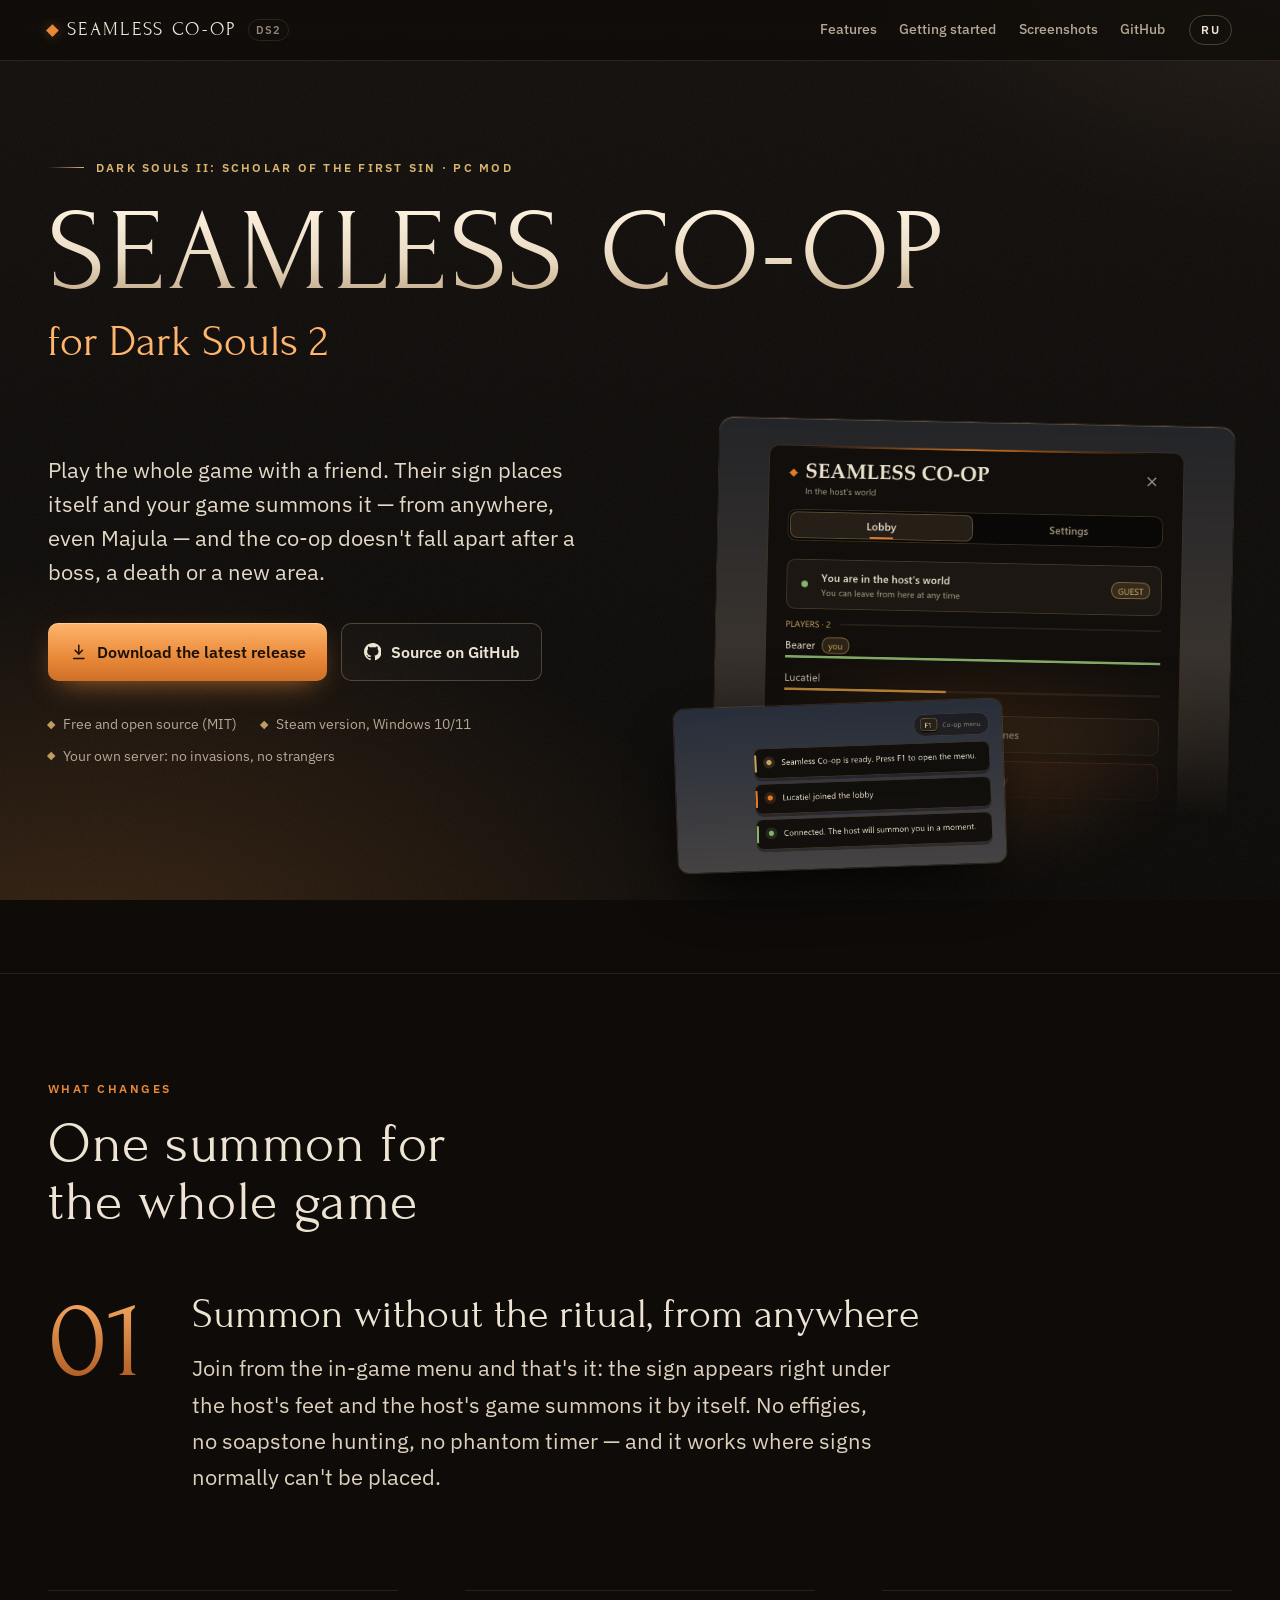
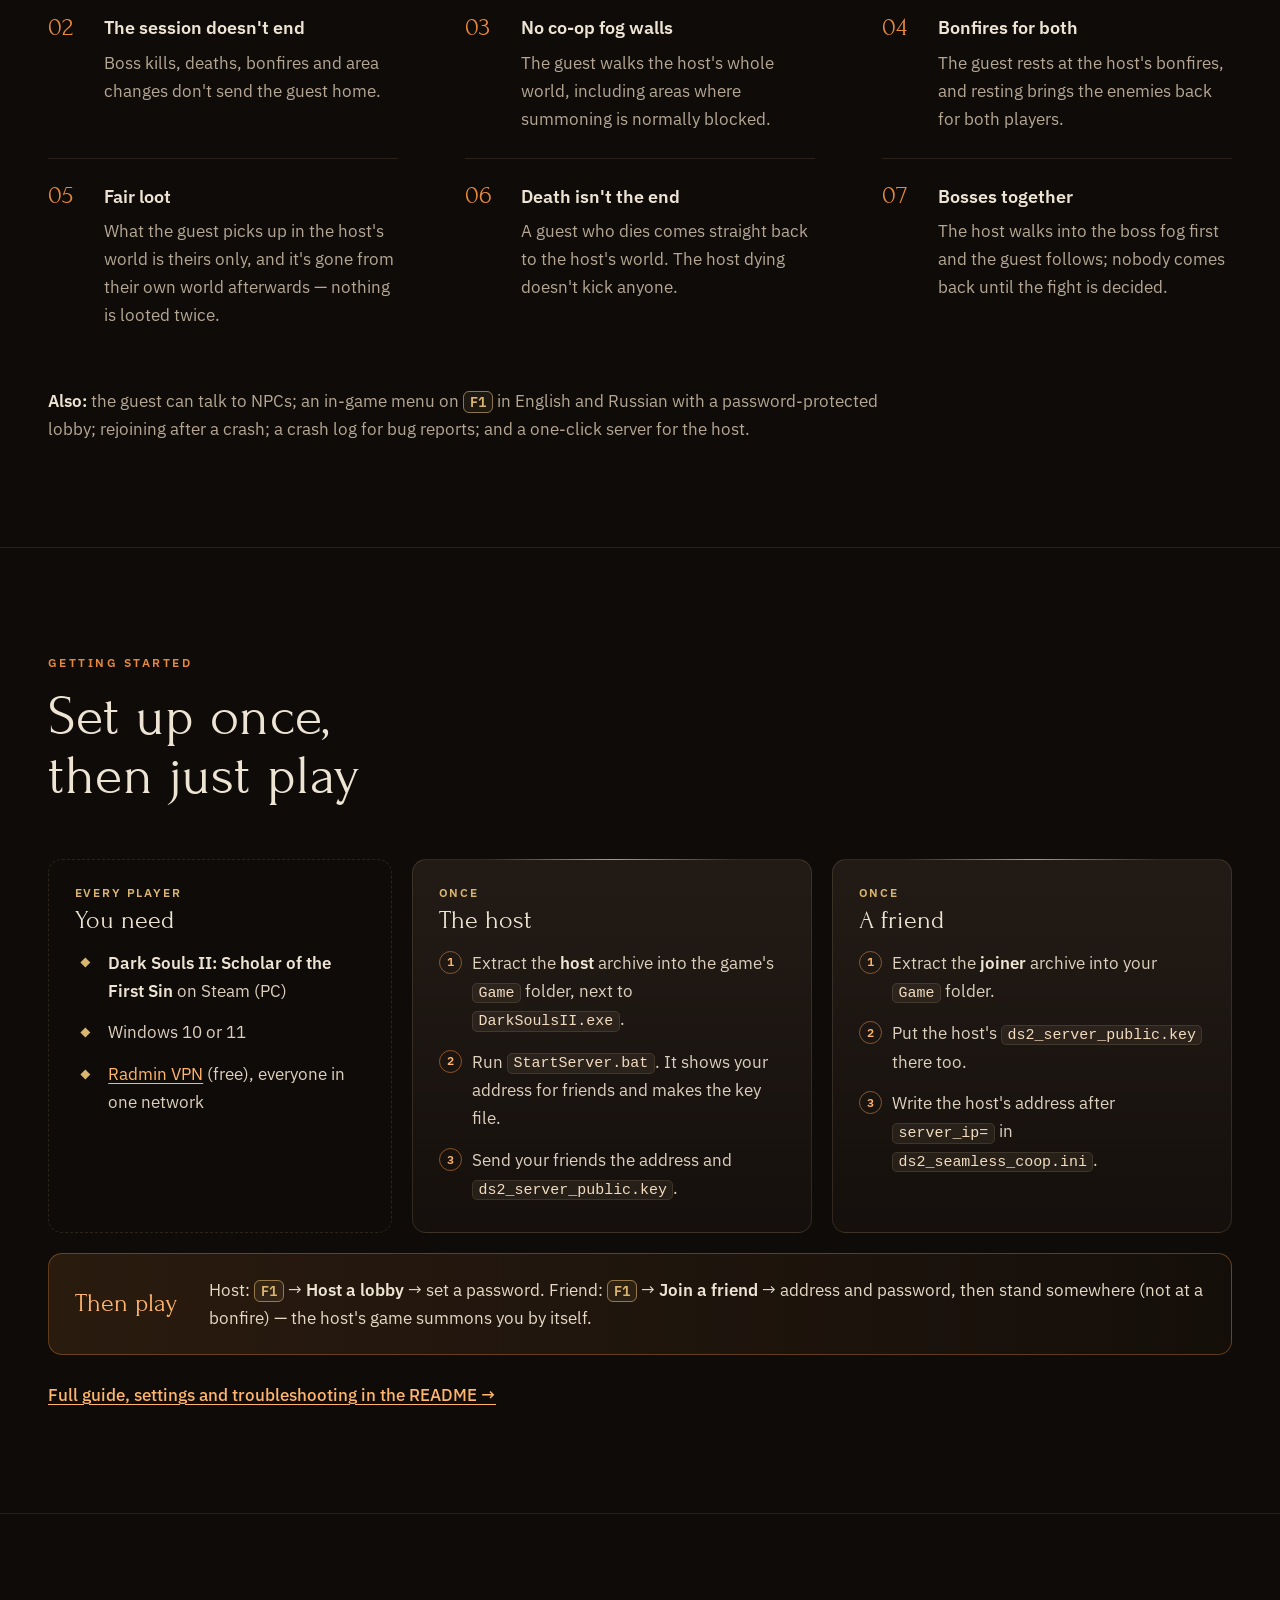
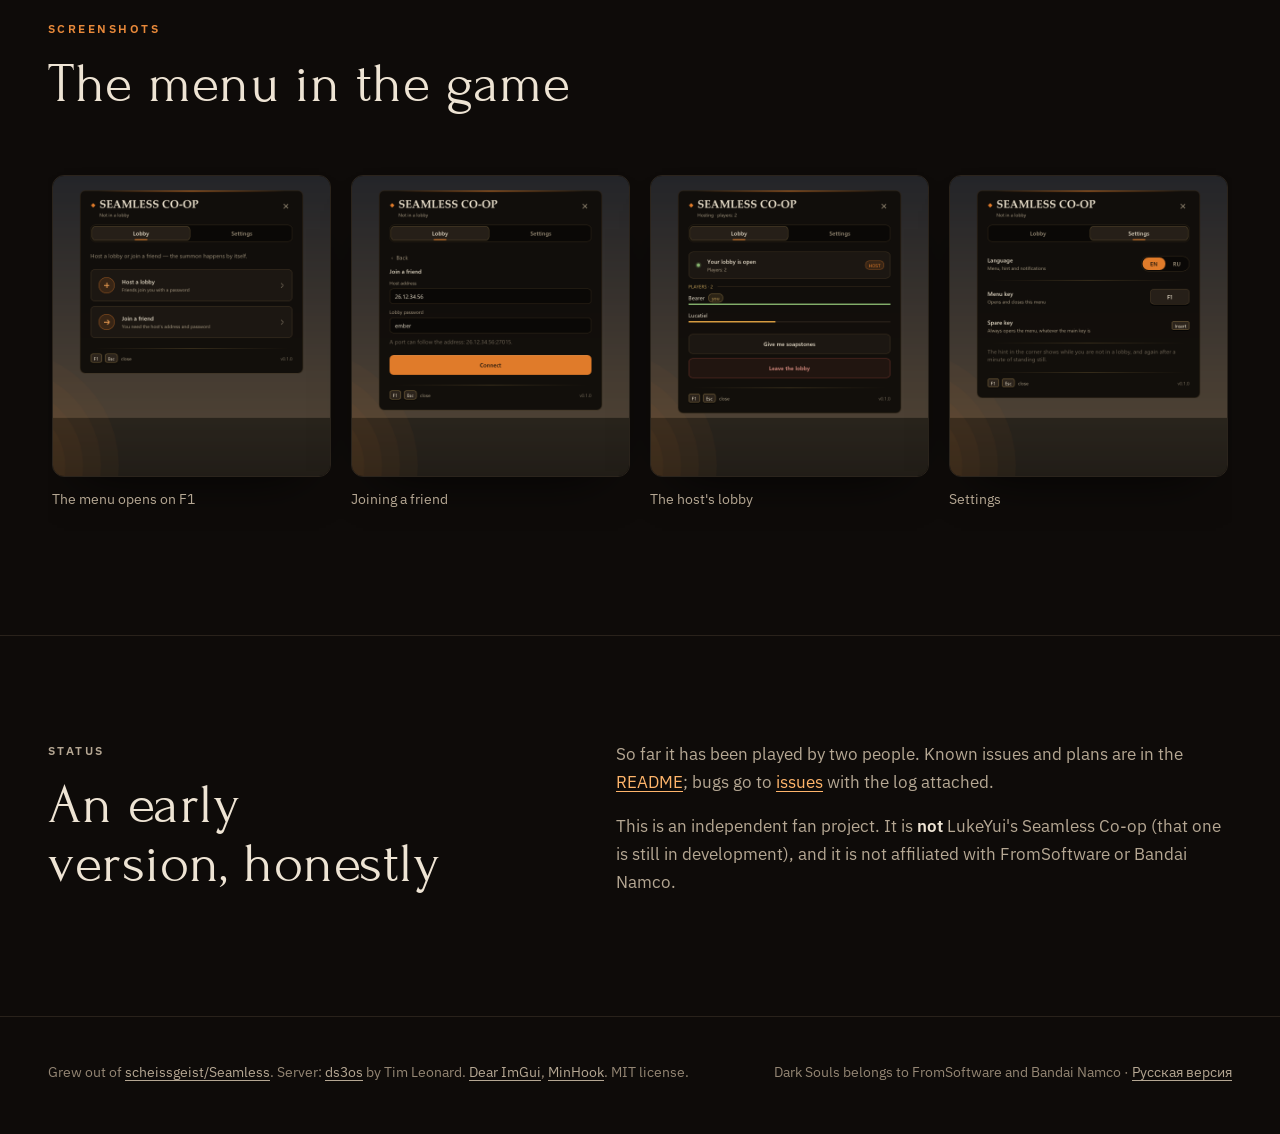
==== docs/index.html @ 1e2f78e2 "docs: project website on GitHub Pages and search keywords - docs/index.html (English) and docs/ru/in" ====
<!doctype html>
<html lang="en">
<head>
<meta charset="utf-8">
<meta name="viewport" content="width=device-width, initial-scale=1">
<title>Seamless Co-op for Dark Souls 2 (SotFS) — co-op mod</title>
<meta name="description" content="Seamless Co-op mod for Dark Souls II: Scholar of the First Sin. Play the whole game with a friend: the summon happens by itself, from anywhere, and bosses, deaths or new areas don't end the session.">
<link rel="canonical" href="https://restezzz.github.io/Seamless-DarkSouls2/">
<link rel="alternate" hreflang="en" href="https://restezzz.github.io/Seamless-DarkSouls2/">
<link rel="alternate" hreflang="ru" href="https://restezzz.github.io/Seamless-DarkSouls2/ru/">
<link rel="alternate" hreflang="x-default" href="https://restezzz.github.io/Seamless-DarkSouls2/">
<meta name="theme-color" content="#0e0b09">
<meta property="og:type" content="website">
<meta property="og:site_name" content="Seamless Co-op for Dark Souls 2">
<meta property="og:title" content="Seamless Co-op for Dark Souls 2">
<meta property="og:description" content="Play the whole of Dark Souls II: Scholar of the First Sin with a friend. Summon from anywhere; bosses, deaths and bonfires don't end the session.">
<meta property="og:url" content="https://restezzz.github.io/Seamless-DarkSouls2/">
<meta property="og:image" content="https://restezzz.github.io/Seamless-DarkSouls2/og.png">
<meta property="og:image:width" content="1200">
<meta property="og:image:height" content="630">
<meta property="og:image:alt" content="Seamless Co-op for Dark Souls 2 and its in-game co-op menu">
<meta property="og:locale" content="en_US">
<meta property="og:locale:alternate" content="ru_RU">
<meta name="twitter:card" content="summary_large_image">
<link rel="icon" href="data:image/svg+xml,%3Csvg xmlns='http://www.w3.org/2000/svg' viewBox='0 0 32 32'%3E%3Crect x='9' y='9' width='14' height='14' rx='1.5' transform='rotate(45 16 16)' fill='%23e8893a'/%3E%3C/svg%3E">
<link rel="preconnect" href="https://fonts.googleapis.com">
<link rel="preconnect" href="https://fonts.gstatic.com" crossorigin>
<link rel="stylesheet" href="https://fonts.googleapis.com/css2?family=Forum&amp;family=IBM+Plex+Sans:wght@400;500;600&amp;display=swap">
<link rel="stylesheet" href="site.css">
<script type="application/ld+json">
{
  "@context": "https://schema.org",
  "@type": "SoftwareApplication",
  "name": "Seamless Co-op for Dark Souls II",
  "alternateName": ["Seamless Co-op for Dark Souls 2", "DS2 Seamless Co-op", "Seamless-DarkSouls2"],
  "description": "Seamless co-op mod for Dark Souls II: Scholar of the First Sin (PC). The summon happens by itself, from anywhere; bosses, deaths and bonfires don't end the session.",
  "applicationCategory": "GameApplication",
  "applicationSubCategory": "Game mod",
  "operatingSystem": "Windows 10, Windows 11",
  "url": "https://restezzz.github.io/Seamless-DarkSouls2/",
  "downloadUrl": "https://github.com/Restezzz/Seamless-DarkSouls2/releases/latest",
  "screenshot": "https://restezzz.github.io/Seamless-DarkSouls2/screenshots/en_lobby_guest.png",
  "license": "https://opensource.org/licenses/MIT",
  "isAccessibleForFree": true,
  "offers": { "@type": "Offer", "price": "0", "priceCurrency": "USD" },
  "inLanguage": "en",
  "author": { "@type": "Person", "name": "Restez", "url": "https://github.com/Restezzz" },
  "sameAs": ["https://github.com/Restezzz/Seamless-DarkSouls2"]
}
</script>
</head>
<body>
<a class="skip" href="#main">Skip to content</a>

<div class="atmosphere" aria-hidden="true">
  <span class="ember" style="--x:4%;--t:15s;--d:0s;--drift:70px"></span>
  <span class="ember" style="--x:11%;--t:12s;--d:3s;--drift:30px"></span>
  <span class="ember" style="--x:17%;--t:17s;--d:6s;--drift:90px"></span>
  <span class="ember" style="--x:23%;--t:13s;--d:9s;--drift:-20px"></span>
  <span class="ember" style="--x:8%;--t:19s;--d:11s;--drift:120px"></span>
  <span class="ember" style="--x:29%;--t:16s;--d:4.5s;--drift:40px"></span>
  <span class="ember" style="--x:14%;--t:14s;--d:7.5s;--drift:-40px"></span>
</div>

<header class="bar">
  <div class="wrap bar-inner">
    <a class="brand" href="./"><span class="diamond"></span>Seamless Co-op<small>DS2</small></a>
    <nav class="nav" aria-label="Sections">
      <a href="#features">Features</a>
      <a href="#start">Getting started</a>
      <a href="#shots">Screenshots</a>
      <a href="https://github.com/Restezzz/Seamless-DarkSouls2">GitHub</a>
    </nav>
    <a class="lang" href="ru/" hreflang="ru" lang="ru" title="Русская версия">RU</a>
  </div>
</header>

<main id="main">
  <section class="hero wrap" aria-labelledby="title">
    <p class="overline">Dark Souls II: Scholar of the First Sin · PC mod</p>
    <h1 id="title"><span class="h1-main">Seamless <span class="nowrap">Co-op</span></span> <span class="h1-sub">for Dark Souls 2</span></h1>
    <div class="hero-grid">
      <div class="hero-copy">
        <p class="lede">Play the whole game with a friend. Their sign places itself and your game summons it — from anywhere, even Majula — and the co-op doesn't fall apart after a boss, a death or a new area.</p>
        <div class="cta">
          <a class="btn btn-ember" href="https://github.com/Restezzz/Seamless-DarkSouls2/releases/latest">
            <svg viewBox="0 0 24 24" fill="none" stroke="currentColor" stroke-width="2" stroke-linecap="round" stroke-linejoin="round" aria-hidden="true"><path d="M12 3v12"/><path d="m7 10 5 5 5-5"/><path d="M5 21h14"/></svg>
            Download the latest release
          </a>
          <a class="btn btn-ghost" href="https://github.com/Restezzz/Seamless-DarkSouls2">
            <svg viewBox="0 0 16 16" fill="currentColor" aria-hidden="true"><path d="M8 0C3.58 0 0 3.58 0 8c0 3.54 2.29 6.53 5.47 7.59.4.07.55-.17.55-.38 0-.19-.01-.82-.01-1.49-2.01.37-2.53-.49-2.69-.94-.09-.23-.48-.94-.82-1.13-.28-.15-.68-.52-.01-.53.63-.01 1.08.58 1.23.82.72 1.21 1.87.87 2.33.66.07-.52.28-.87.51-1.07-1.78-.2-3.64-.89-3.64-3.95 0-.87.31-1.59.82-2.15-.08-.2-.36-1.02.08-2.12 0 0 .67-.21 2.2.82.64-.18 1.32-.27 2-.27.68 0 1.36.09 2 .27 1.53-1.04 2.2-.82 2.2-.82.44 1.1.16 1.92.08 2.12.51.56.82 1.27.82 2.15 0 3.07-1.87 3.75-3.65 3.95.29.25.54.73.54 1.48 0 1.07-.01 1.93-.01 2.2 0 .21.15.46.55.38A8.013 8.013 0 0016 8c0-4.42-3.58-8-8-8z"/></svg>
            Source on GitHub
          </a>
        </div>
        <ul class="facts">
          <li>Free and open source (MIT)</li>
          <li>Steam version, Windows 10/11</li>
          <li>Your own server: no invasions, no strangers</li>
        </ul>
      </div>
      <figure class="hero-art">
        <div class="hero-glow"></div>
        <div class="shot-frame">
          <img src="screenshots/en_lobby_guest.png" width="620" height="670" fetchpriority="high" alt="The co-op menu in the game: you are in the host's world, two players in the lobby">
        </div>
        <img class="shot-toasts" src="screenshots/en_hud.png" width="500" height="250" alt="Notifications: Seamless Co-op is ready, a player joined the lobby, the host will summon you now">
      </figure>
    </div>
  </section>

  <section class="section" id="features" aria-labelledby="features-title">
    <div class="wrap">
      <p class="eyebrow">What changes</p>
      <h2 id="features-title">One summon for the whole game</h2>
      <div class="features-lead">
        <span class="num" aria-hidden="true">01</span>
        <div>
          <h3>Summon without the ritual, from anywhere</h3>
          <p>Join from the in-game menu and that's it: the sign appears right under the host's feet and the host's game summons it by itself. No effigies, no soapstone hunting, no phantom timer — and it works where signs normally can't be placed.</p>
        </div>
      </div>
      <ol class="feature-list">
        <li><span class="num" aria-hidden="true">02</span><div><h3>The session doesn't end</h3><p>Boss kills, deaths, bonfires and area changes don't send the guest home.</p></div></li>
        <li><span class="num" aria-hidden="true">03</span><div><h3>No co-op fog walls</h3><p>The guest walks the host's whole world, including areas where summoning is normally blocked.</p></div></li>
        <li><span class="num" aria-hidden="true">04</span><div><h3>Bonfires for both</h3><p>The guest rests at the host's bonfires, and resting brings the enemies back for both players.</p></div></li>
        <li><span class="num" aria-hidden="true">05</span><div><h3>Fair loot</h3><p>What the guest picks up in the host's world is theirs only, and it's gone from their own world afterwards — nothing is looted twice.</p></div></li>
        <li><span class="num" aria-hidden="true">06</span><div><h3>Death isn't the end</h3><p>A guest who dies comes straight back to the host's world. The host dying doesn't kick anyone.</p></div></li>
        <li><span class="num" aria-hidden="true">07</span><div><h3>Bosses together</h3><p>The host walks into the boss fog first and the guest follows; nobody comes back until the fight is decided.</p></div></li>
      </ol>
      <p class="also"><strong>Also:</strong> the guest can talk to NPCs; an in-game menu on <kbd>F1</kbd> in English and Russian with a password-protected lobby; rejoining after a crash; a crash log for bug reports; and a one-click server for the host.</p>
    </div>
  </section>

  <section class="section" id="start" aria-labelledby="start-title">
    <div class="wrap">
      <p class="eyebrow">Getting started</p>
      <h2 id="start-title">Set up once, then just play</h2>
      <div class="steps">
        <article class="card card-need">
          <h3><span>Every player</span>You need</h3>
          <ul>
            <li><strong>Dark Souls II: Scholar of the First Sin</strong> on Steam (PC)</li>
            <li>Windows 10 or 11</li>
            <li><a href="https://www.radmin-vpn.com/">Radmin VPN</a> (free), everyone in one network</li>
          </ul>
        </article>
        <article class="card">
          <h3><span>Once</span>The host</h3>
          <ol>
            <li>Extract the <strong>host</strong> archive into the game's <code>Game</code> folder, next to <code>DarkSoulsII.exe</code>.</li>
            <li>Run <code>StartServer.bat</code>. It shows your address for friends and makes the key file.</li>
            <li>Send your friends the address and <code>ds2_server_public.key</code>.</li>
          </ol>
        </article>
        <article class="card">
          <h3><span>Once</span>A friend</h3>
          <ol>
            <li>Extract the <strong>joiner</strong> archive into your <code>Game</code> folder.</li>
            <li>Put the host's <code>ds2_server_public.key</code> there too.</li>
            <li>Write the host's address after <code>server_ip=</code> in <code>ds2_seamless_coop.ini</code>.</li>
          </ol>
        </article>
      </div>
      <div class="play">
        <h3>Then play</h3>
        <p>Host: <kbd>F1</kbd> → <b>Host a lobby</b> → set a password. Friend: <kbd>F1</kbd> → <b>Join a friend</b> → address and password, then stand somewhere (not at a bonfire) — the host's game summons you by itself.</p>
      </div>
      <a class="more" href="https://github.com/Restezzz/Seamless-DarkSouls2#readme">Full guide, settings and troubleshooting in the README →</a>
    </div>
  </section>

  <section class="section" id="shots" aria-labelledby="shots-title">
    <div class="wrap">
      <p class="eyebrow">Screenshots</p>
      <h2 id="shots-title">The menu in the game</h2>
      <div class="shots" role="region" aria-label="Screenshots" tabindex="0">
        <figure>
          <img src="screenshots/en_home.png" width="620" height="670" loading="lazy" alt="The co-op menu: host a lobby or join a friend">
          <figcaption>The menu opens on F1</figcaption>
        </figure>
        <figure>
          <img src="screenshots/en_join.png" width="620" height="670" loading="lazy" alt="Joining a friend: the host's address and the lobby password">
          <figcaption>Joining a friend</figcaption>
        </figure>
        <figure>
          <img src="screenshots/en_lobby_host.png" width="620" height="670" loading="lazy" alt="The host's lobby with the player list">
          <figcaption>The host's lobby</figcaption>
        </figure>
        <figure>
          <img src="screenshots/en_settings.png" width="620" height="670" loading="lazy" alt="Settings: language, menu key and what gets synced">
          <figcaption>Settings</figcaption>
        </figure>
      </div>
    </div>
  </section>

  <section class="section" aria-labelledby="status-title">
    <div class="wrap note">
      <div>
        <p class="eyebrow">Status</p>
        <h2 id="status-title">An early version, honestly</h2>
      </div>
      <div>
        <p>So far it has been played by two people. Known issues and plans are in the <a href="https://github.com/Restezzz/Seamless-DarkSouls2#readme">README</a>; bugs go to <a href="https://github.com/Restezzz/Seamless-DarkSouls2/issues">issues</a> with the log attached.</p>
        <p>This is an independent fan project. It is <strong>not</strong> LukeYui's Seamless Co-op (that one is still in development), and it is not affiliated with FromSoftware or Bandai Namco.</p>
      </div>
    </div>
  </section>
</main>

<footer class="foot">
  <div class="wrap foot-inner">
    <p>Grew out of <a href="https://github.com/scheissgeist/Seamless">scheissgeist/Seamless</a>. Server: <a href="https://github.com/TLeonardUK/ds3os">ds3os</a> by Tim Leonard. <a href="https://github.com/ocornut/imgui">Dear ImGui</a>, <a href="https://github.com/TsudaKageyu/minhook">MinHook</a>. MIT license.</p>
    <p>Dark Souls belongs to FromSoftware and Bandai Namco · <a href="ru/" hreflang="ru" lang="ru">Русская версия</a></p>
  </div>
</footer>
</body>
</html>
---- docs/site.css ----
/* Seamless Co-op for Dark Souls 2 — project site (GitHub Pages, served from docs/).
   One stylesheet for both languages; colours follow the in-game menu. */

:root {
  --ground: #0e0b09;
  --panel-top: rgba(36, 29, 23, 0.92);
  --panel-bottom: rgba(22, 17, 14, 0.92);
  --edge: rgba(236, 204, 160, 0.13);
  --edge-strong: rgba(236, 204, 160, 0.26);
  --line: rgba(236, 204, 160, 0.12);
  --text: #eee4d4;
  --text-soft: #ddd0bd;
  --muted: #b5a793;
  --dim: #948674;
  --ember: #e8893a;
  --ember-hot: #ffb56b;
  --ember-light: #ffd3a3;
  --ember-glow: rgba(232, 137, 58, 0.38);
  --gold: #dab56e;

  --font-display: "Forum", "Cormorant Garamond", Georgia, "Times New Roman", serif;
  --font-body: "IBM Plex Sans", "Segoe UI", system-ui, -apple-system, sans-serif;
  --font-mono: ui-monospace, "Cascadia Mono", Consolas, monospace;

  --text-sm: 0.875rem;
  --text-base: clamp(1rem, 0.97rem + 0.15vw, 1.0625rem);
  --text-lede: clamp(1.125rem, 1.02rem + 0.5vw, 1.375rem);
  --text-h2: clamp(2.125rem, 1.5rem + 2.6vw, 3.5rem);
  --text-hero: clamp(3.1rem, 1.2rem + 8vw, 7.25rem);
  --text-hero-sub: clamp(1.5rem, 1rem + 2.2vw, 2.75rem);

  --space-section: clamp(4rem, 2.5rem + 5vw, 7rem);
  --gutter: clamp(1.25rem, 0.8rem + 2vw, 2.5rem);
  --wrap: 74rem;
  --radius: 14px;

  --duration-fast: 160ms;
  --duration-normal: 320ms;
  --ease-out-expo: cubic-bezier(0.16, 1, 0.3, 1);
}

*,
*::before,
*::after {
  box-sizing: border-box;
}

html {
  color-scheme: dark;
  -webkit-text-size-adjust: 100%;
  scroll-behavior: smooth;
  scroll-padding-top: 5rem;
}

body {
  margin: 0;
  min-height: 100vh;
  background: var(--ground);
  color: var(--text);
  font: 400 var(--text-base) / 1.65 var(--font-body);
}

img {
  display: block;
  max-width: 100%;
  height: auto;
}

a {
  color: var(--ember-hot);
  text-decoration-thickness: 1px;
  text-underline-offset: 0.2em;
}

a:hover {
  color: var(--ember-light);
}

:focus-visible {
  outline: 2px solid var(--ember-hot);
  outline-offset: 3px;
  border-radius: 4px;
}

code {
  font-family: var(--font-mono);
  font-size: 0.88em;
  padding: 0.08em 0.36em;
  border-radius: 5px;
  border: 1px solid var(--line);
  background: rgba(236, 204, 160, 0.07);
  color: #f3dcc0;
  overflow-wrap: anywhere;
}

kbd {
  font-family: var(--font-body);
  font-size: 0.8em;
  font-weight: 600;
  padding: 0.08em 0.45em;
  border-radius: 6px;
  border: 1px solid rgba(218, 181, 110, 0.6);
  background: rgba(218, 181, 110, 0.08);
  color: var(--gold);
}

b,
strong {
  font-weight: 600;
  color: var(--text);
}

/* ---- atmosphere: bonfire glow, grain, embers ---- */

.atmosphere {
  position: fixed;
  inset: 0;
  z-index: -1;
  overflow: hidden;
  pointer-events: none;
}

.atmosphere::before {
  content: "";
  position: absolute;
  inset: 0;
  background:
    radial-gradient(70rem 45rem at 6% 112%, rgba(232, 137, 58, 0.22), transparent 62%),
    radial-gradient(50rem 32rem at 104% -8%, rgba(150, 110, 80, 0.16), transparent 60%),
    linear-gradient(180deg, #130f0c 0%, var(--ground) 45%, #0b0907 100%);
}

.atmosphere::after {
  content: "";
  position: absolute;
  inset: 0;
  opacity: 0.06;
  background-image: url("data:image/svg+xml,%3Csvg xmlns='http://www.w3.org/2000/svg' width='160' height='160'%3E%3Cfilter id='n'%3E%3CfeTurbulence type='fractalNoise' baseFrequency='.85' numOctaves='3' stitchTiles='stitch'/%3E%3C/filter%3E%3Crect width='100%25' height='100%25' filter='url(%23n)'/%3E%3C/svg%3E");
}

.ember {
  position: absolute;
  bottom: -2vh;
  left: var(--x, 10%);
  width: 3px;
  height: 3px;
  border-radius: 50%;
  background: var(--ember-hot);
  box-shadow: 0 0 8px 2px var(--ember-glow);
  opacity: 0;
  animation: rise var(--t, 14s) linear var(--d, 0s) infinite;
}

@keyframes rise {
  0% {
    transform: translate3d(0, 0, 0);
    opacity: 0;
  }
  12% {
    opacity: 0.9;
  }
  100% {
    transform: translate3d(var(--drift, 40px), -72vh, 0);
    opacity: 0;
  }
}

/* ---- layout ---- */

.wrap {
  width: min(100% - 2 * var(--gutter), var(--wrap));
  margin-inline: auto;
}

.skip {
  position: absolute;
  top: -3rem;
  left: 1rem;
  z-index: 10;
  padding: 0.5rem 0.9rem;
  border-radius: 8px;
  background: var(--ember);
  color: #1d1005;
  font-weight: 600;
  text-decoration: none;
  transition: transform var(--duration-fast) var(--ease-out-expo);
}

.skip:focus {
  transform: translateY(4rem);
}

/* ---- top bar ---- */

.bar {
  position: sticky;
  top: 0;
  z-index: 5;
  border-bottom: 1px solid var(--line);
  background: rgba(14, 11, 9, 0.74);
  -webkit-backdrop-filter: blur(12px) saturate(1.2);
  backdrop-filter: blur(12px) saturate(1.2);
}

.bar-inner {
  display: flex;
  align-items: center;
  gap: 1.5rem;
  min-height: 3.75rem;
}

.brand {
  display: inline-flex;
  align-items: center;
  gap: 0.65rem;
  color: var(--text);
  font-family: var(--font-display);
  font-size: 1.2rem;
  letter-spacing: 0.12em;
  text-transform: uppercase;
  text-decoration: none;
}

.brand:hover {
  color: var(--text);
}

.brand small {
  padding: 0.05rem 0.45rem;
  border: 1px solid var(--line);
  border-radius: 999px;
  color: var(--dim);
  font-family: var(--font-body);
  font-size: 0.7rem;
  font-weight: 600;
  letter-spacing: 0.08em;
}

.diamond {
  flex: none;
  width: 0.55rem;
  height: 0.55rem;
  background: var(--ember);
  box-shadow: 0 0 12px var(--ember-glow);
  transform: rotate(45deg);
}

.nav {
  display: flex;
  gap: 1.4rem;
  margin-left: auto;
}

.nav a {
  position: relative;
  padding-block: 0.3rem;
  color: var(--muted);
  font-size: var(--text-sm);
  font-weight: 500;
  text-decoration: none;
}

.nav a::after {
  content: "";
  position: absolute;
  right: 0;
  bottom: 0;
  left: 0;
  height: 1px;
  background: var(--ember);
  transform: scaleX(0);
  transform-origin: left;
  transition: transform var(--duration-normal) var(--ease-out-expo);
}

.nav a:hover,
.nav a:focus-visible {
  color: var(--text);
}

.nav a:hover::after,
.nav a:focus-visible::after {
  transform: scaleX(1);
}

.lang {
  padding: 0.28rem 0.7rem;
  border: 1px solid var(--edge-strong);
  border-radius: 999px;
  color: var(--text);
  font-size: 0.75rem;
  font-weight: 600;
  letter-spacing: 0.1em;
  text-decoration: none;
  transition: color var(--duration-fast), border-color var(--duration-fast);
}

.lang:hover {
  border-color: var(--ember);
  color: var(--ember-hot);
}

@media (max-width: 760px) {
  .nav {
    display: none;
  }

  .lang {
    margin-left: auto;
  }
}

/* ---- hero ---- */

.hero {
  padding-block: clamp(3rem, 2rem + 5vw, 6.5rem) var(--space-section);
}

.overline {
  display: flex;
  align-items: center;
  gap: 0.75rem;
  margin: 0 0 1.4rem;
  color: var(--gold);
  font-size: 0.78rem;
  font-weight: 600;
  letter-spacing: 0.18em;
  text-transform: uppercase;
}

.overline::before {
  content: "";
  flex: none;
  width: 2.25rem;
  height: 1px;
  background: linear-gradient(90deg, transparent, var(--gold));
}

.hero h1 {
  margin: 0;
  font-family: var(--font-display);
  font-weight: 400;
  line-height: 0.92;
}

.h1-main {
  display: block;
  background: linear-gradient(180deg, #fff4e4 0%, #eadbc3 55%, #b89c7b 100%);
  -webkit-background-clip: text;
  background-clip: text;
  color: transparent;
  font-size: var(--text-hero);
  letter-spacing: 0.03em;
  text-transform: uppercase;
}

.h1-sub {
  display: block;
  margin-top: 0.7rem;
  color: var(--ember-hot);
  font-size: var(--text-hero-sub);
  line-height: 1.1;
}

.nowrap {
  white-space: nowrap;
}

.hero-grid {
  display: grid;
  align-items: start;
  gap: clamp(2.5rem, 1rem + 5vw, 5rem);
  margin-top: clamp(2rem, 1rem + 3vw, 3.5rem);
}

@media (min-width: 960px) {
  .hero-grid {
    grid-template-columns: minmax(0, 1fr) minmax(0, 1.02fr);
  }

  /* the copy starts a little below the top of the picture */
  .hero-copy {
    padding-top: clamp(1.5rem, -2rem + 5vw, 4rem);
  }
}

.lede {
  max-width: 34rem;
  margin: 0;
  color: #e4d8c6;
  font-size: var(--text-lede);
  line-height: 1.55;
  text-wrap: pretty;
}

.cta {
  display: flex;
  flex-wrap: wrap;
  gap: 0.85rem;
  margin-top: 2.1rem;
}

.btn {
  position: relative;
  isolation: isolate;
  display: inline-flex;
  align-items: center;
  gap: 0.6rem;
  padding: 0.95rem 1.35rem;
  border-radius: 10px;
  font-size: 1rem;
  font-weight: 600;
  text-decoration: none;
  transition: transform var(--duration-fast) var(--ease-out-expo);
}

.btn svg {
  flex: none;
  width: 1.1em;
  height: 1.1em;
}

.btn:hover {
  transform: translateY(-2px);
}

.btn:active {
  transform: translateY(1px) scale(0.99);
}

.btn-ember {
  background: linear-gradient(180deg, #ffb56b, #e8893a 60%, #cf6f27);
  box-shadow: inset 0 1px 0 rgba(255, 255, 255, 0.35), 0 10px 30px -12px rgba(232, 137, 58, 0.8);
  color: #1d1005;
}

.btn-ember::before {
  content: "";
  position: absolute;
  inset: -8px;
  z-index: -1;
  border-radius: 16px;
  background: radial-gradient(closest-side, rgba(255, 160, 80, 0.5), transparent);
  opacity: 0;
  transition: opacity var(--duration-normal) var(--ease-out-expo);
}

.btn-ember:hover {
  color: #1d1005;
}

.btn-ember:hover::before {
  opacity: 1;
}

.btn-ghost {
  border: 1px solid var(--edge-strong);
  background: rgba(255, 255, 255, 0.02);
  color: var(--text);
  transition: transform var(--duration-fast) var(--ease-out-expo), border-color var(--duration-fast);
}

.btn-ghost:hover {
  border-color: rgba(232, 137, 58, 0.65);
  color: var(--text);
}

.facts {
  display: flex;
  flex-wrap: wrap;
  gap: 0.5rem 1.5rem;
  margin: 2rem 0 0;
  padding: 0;
  list-style: none;
  color: var(--muted);
  font-size: var(--text-sm);
}

.facts li {
  display: flex;
  align-items: center;
  gap: 0.55rem;
}

.facts li::before {
  content: "";
  flex: none;
  width: 0.4rem;
  height: 0.4rem;
  background: var(--gold);
  opacity: 0.85;
  transform: rotate(45deg);
}

/* the in-game menu with the notifications laid over its corner */
.hero-art {
  position: relative;
  margin: 0;
  padding: 0 0 3.5rem 2.5rem;
}

.hero-glow {
  position: absolute;
  inset: 8% 4% 0 14%;
  z-index: -1;
  background: radial-gradient(closest-side, rgba(232, 137, 58, 0.34), transparent);
  filter: blur(28px);
}

/* cut under the player list and faded out, so the notifications sit over empty space */
.shot-frame {
  position: relative;
  overflow: hidden;
  aspect-ratio: 620 / 470;
  border: 1px solid var(--edge);
  border-radius: var(--radius);
  -webkit-mask-image: linear-gradient(180deg, #000 58%, transparent 100%);
  mask-image: linear-gradient(180deg, #000 58%, transparent 100%);
  transform: rotate(1.2deg);
}

.shot-frame::after {
  content: "";
  position: absolute;
  inset: 0;
  border-radius: inherit;
  box-shadow: inset 0 1px 0 rgba(255, 190, 120, 0.25);
  pointer-events: none;
}

.shot-frame img {
  width: 100%;
}

.shot-toasts {
  position: absolute;
  bottom: 0;
  left: 0;
  width: min(62%, 330px);
  border: 1px solid var(--edge);
  border-radius: 12px;
  box-shadow: 0 24px 60px -18px rgba(0, 0, 0, 0.95);
  transform: rotate(-2deg);
}

/* ---- sections ---- */

.section {
  position: relative;
  padding-block: var(--space-section);
  border-top: 1px solid var(--line);
}

.eyebrow {
  margin: 0 0 1rem;
  color: var(--ember);
  font-size: 0.78rem;
  font-weight: 600;
  letter-spacing: 0.2em;
  text-transform: uppercase;
}

.section h2 {
  max-width: 20ch;
  margin: 0 0 clamp(2rem, 1rem + 3vw, 3.5rem);
  font-family: var(--font-display);
  font-size: var(--text-h2);
  font-weight: 400;
  line-height: 1.04;
  letter-spacing: 0.01em;
  text-wrap: balance;
}

/* features: one lead item, then an editorial list */
.features-lead {
  display: grid;
  gap: 1rem 3rem;
  margin-bottom: clamp(1.5rem, 1rem + 2vw, 2.5rem);
  padding-bottom: clamp(2rem, 1rem + 3vw, 3.5rem);
}

@media (min-width: 860px) {
  .features-lead {
    grid-template-columns: auto 1fr;
    align-items: start;
  }
}

.num {
  font-family: var(--font-display);
  line-height: 1;
  color: var(--ember);
}

.features-lead .num {
  background: linear-gradient(180deg, var(--ember-hot), #a24c16);
  -webkit-background-clip: text;
  background-clip: text;
  color: transparent;
  font-size: clamp(4.5rem, 3rem + 5vw, 8rem);
}

.features-lead h3 {
  margin: 0.4rem 0 0.8rem;
  font-family: var(--font-display);
  font-size: clamp(1.75rem, 1.3rem + 1.8vw, 2.6rem);
  font-weight: 400;
  line-height: 1.1;
}

.features-lead p {
  max-width: 44rem;
  margin: 0;
  color: var(--text-soft);
  font-size: var(--text-lede);
}

.feature-list {
  display: grid;
  gap: 0 clamp(2rem, 1rem + 4vw, 4.5rem);
  margin: 0;
  padding: 0;
  list-style: none;
}

@media (min-width: 760px) {
  .feature-list {
    grid-template-columns: repeat(2, minmax(0, 1fr));
  }
}

@media (min-width: 1120px) {
  .feature-list {
    grid-template-columns: repeat(3, minmax(0, 1fr));
  }
}

.feature-list li {
  display: grid;
  grid-template-columns: 2.6rem 1fr;
  gap: 0 0.9rem;
  padding: 1.4rem 0 1.6rem;
  border-top: 1px solid var(--line);
}

.feature-list .num {
  padding-top: 0.1rem;
  font-size: 1.6rem;
}

.feature-list h3 {
  margin: 0 0 0.35rem;
  font-size: 1.125rem;
  font-weight: 600;
}

.feature-list p {
  margin: 0;
  color: var(--muted);
}

.also {
  max-width: 54rem;
  margin: 2rem 0 0;
  color: var(--muted);
}

/* getting started */
.steps {
  display: grid;
  gap: 1.25rem;
}

@media (min-width: 900px) {
  .steps {
    grid-template-columns: 0.86fr 1fr 1fr;
  }
}

.card {
  position: relative;
  padding: 1.6rem 1.6rem 1.8rem;
  border: 1px solid var(--edge);
  border-radius: var(--radius);
  background: linear-gradient(180deg, var(--panel-top), var(--panel-bottom));
}

/* the ember hairline on top, like the in-game menu */
.card::before {
  content: "";
  position: absolute;
  top: -1px;
  right: 18%;
  left: 18%;
  height: 1px;
  background: linear-gradient(90deg, transparent, var(--ember), transparent);
}

.card-need {
  border-style: dashed;
  background: transparent;
}

.card-need::before {
  display: none;
}

.card h3 {
  margin: 0 0 0.6rem;
  font-family: var(--font-display);
  font-size: 1.65rem;
  font-weight: 400;
  line-height: 1.15;
}

.card h3 span {
  display: block;
  margin-bottom: 0.35rem;
  color: var(--gold);
  font-family: var(--font-body);
  font-size: 0.72rem;
  font-weight: 600;
  letter-spacing: 0.16em;
  text-transform: uppercase;
}

.card ul,
.card ol {
  margin: 0;
  padding: 0;
  list-style: none;
  counter-reset: step;
}

.card li {
  position: relative;
  margin-top: 0.85rem;
  padding-left: 2.1rem;
  color: var(--text-soft);
}

.card ol li::before {
  counter-increment: step;
  content: counter(step);
  position: absolute;
  top: 0.12rem;
  left: 0;
  display: grid;
  place-items: center;
  width: 1.45rem;
  height: 1.45rem;
  border: 1px solid rgba(232, 137, 58, 0.55);
  border-radius: 50%;
  color: var(--ember-hot);
  font-size: 0.75rem;
  font-weight: 600;
}

.card ul li::before {
  content: "";
  position: absolute;
  top: 0.62em;
  left: 0.45rem;
  width: 0.42rem;
  height: 0.42rem;
  background: var(--gold);
  transform: rotate(45deg);
}

.play {
  display: grid;
  gap: 0.6rem 2rem;
  margin-top: 1.25rem;
  padding: 1.4rem 1.6rem;
  border: 1px solid rgba(232, 137, 58, 0.35);
  border-radius: var(--radius);
  background: linear-gradient(90deg, rgba(232, 137, 58, 0.13), rgba(232, 137, 58, 0.03));
}

@media (min-width: 900px) {
  .play {
    grid-template-columns: auto 1fr;
    align-items: center;
  }
}

.play h3 {
  margin: 0;
  color: var(--ember-hot);
  font-family: var(--font-display);
  font-size: 1.65rem;
  font-weight: 400;
  white-space: nowrap;
}

.play p {
  margin: 0;
  color: #e6d9c6;
}

.more {
  display: inline-block;
  margin-top: 1.6rem;
  font-weight: 500;
}

/* screenshots: a strip that scrolls sideways on narrow screens */
.shots {
  display: grid;
  grid-auto-columns: minmax(14rem, 1fr);
  grid-auto-flow: column;
  gap: 1.25rem;
  overflow-x: auto;
  overscroll-behavior-x: contain;
  padding: 0.5rem 0.25rem 1.25rem;
  scroll-snap-type: x mandatory;
  scrollbar-color: rgba(232, 137, 58, 0.4) transparent;
  scrollbar-width: thin;
}

.shots figure {
  margin: 0;
  scroll-snap-align: start;
}

.shots img {
  border: 1px solid var(--edge);
  border-radius: 12px;
  box-shadow: 0 24px 50px -30px rgba(0, 0, 0, 0.9);
  transition: transform var(--duration-normal) var(--ease-out-expo);
}

.shots figure:hover img {
  transform: translateY(-4px);
}

.shots figcaption {
  margin-top: 0.7rem;
  color: var(--muted);
  font-size: var(--text-sm);
}

/* status */
.note {
  display: grid;
  gap: 1.5rem 4rem;
}

@media (min-width: 860px) {
  .note {
    grid-template-columns: minmax(0, 0.9fr) minmax(0, 1.1fr);
    align-items: start;
  }
}

.note h2 {
  margin-bottom: 0;
}

.note p {
  margin: 0 0 1rem;
  color: var(--muted);
}

/* ---- footer ---- */

.foot {
  padding-block: 2.75rem 3.25rem;
  border-top: 1px solid var(--line);
  color: var(--dim);
  font-size: var(--text-sm);
}

.foot-inner {
  display: flex;
  flex-wrap: wrap;
  justify-content: space-between;
  gap: 0.75rem 2.5rem;
}

.foot p {
  margin: 0;
}

.foot a {
  color: var(--muted);
}

.foot a:hover {
  color: var(--ember-hot);
}

@media (prefers-reduced-motion: reduce) {
  html {
    scroll-behavior: auto;
  }

  .ember {
    display: none;
  }

  *,
  *::before,
  *::after {
    transition-duration: 0.01ms !important;
  }
}
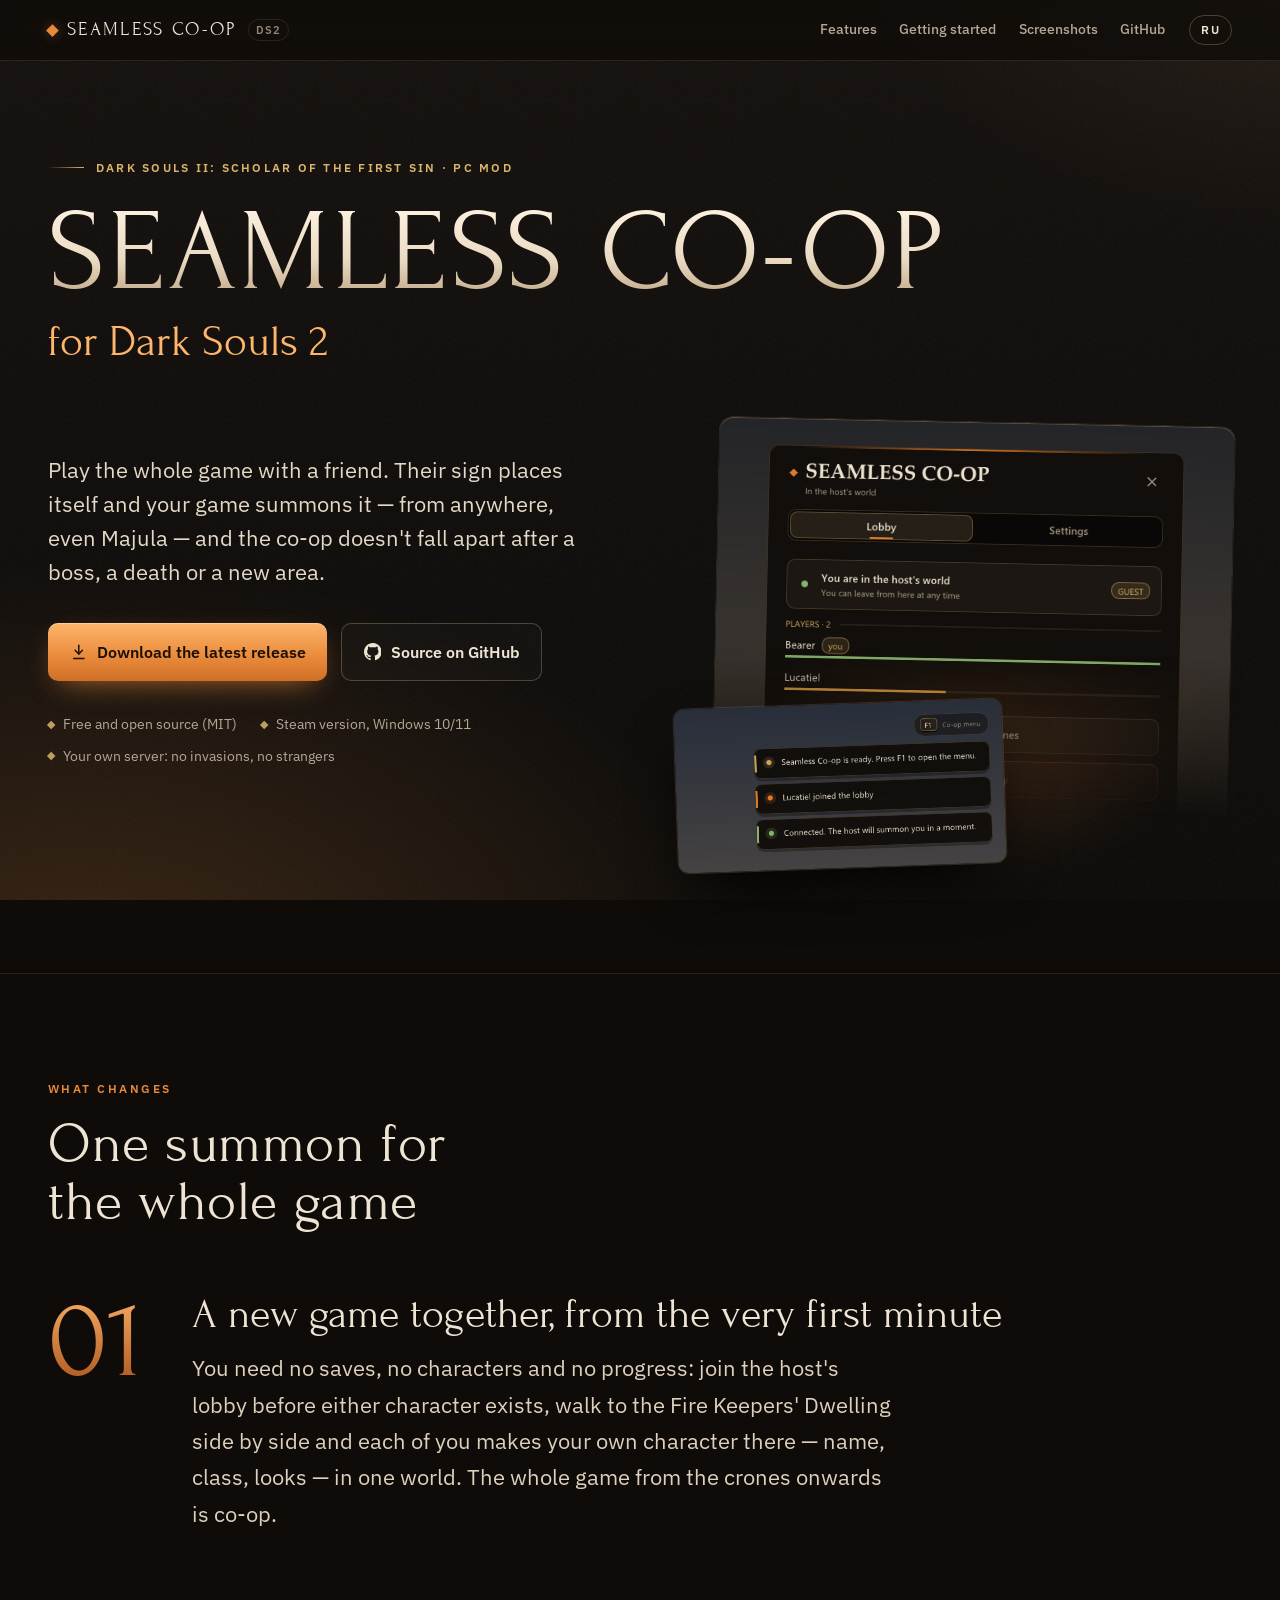
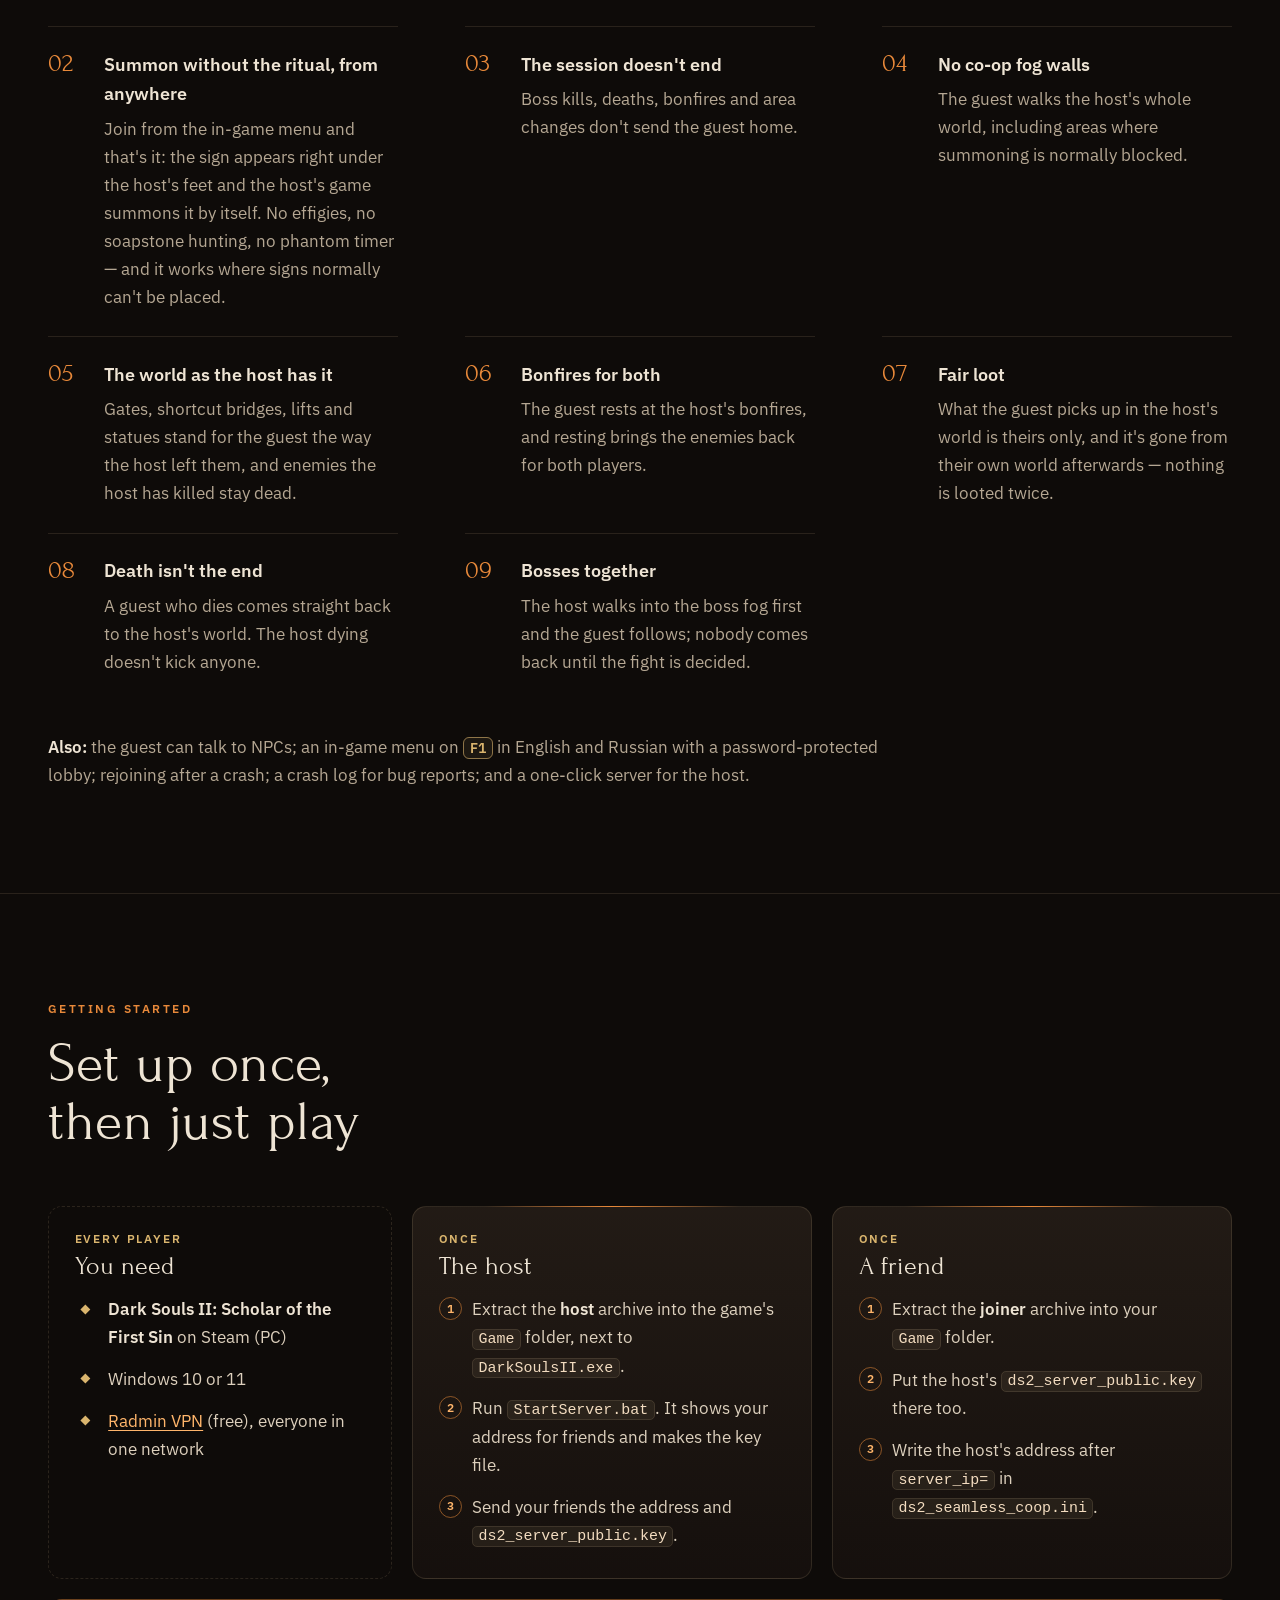
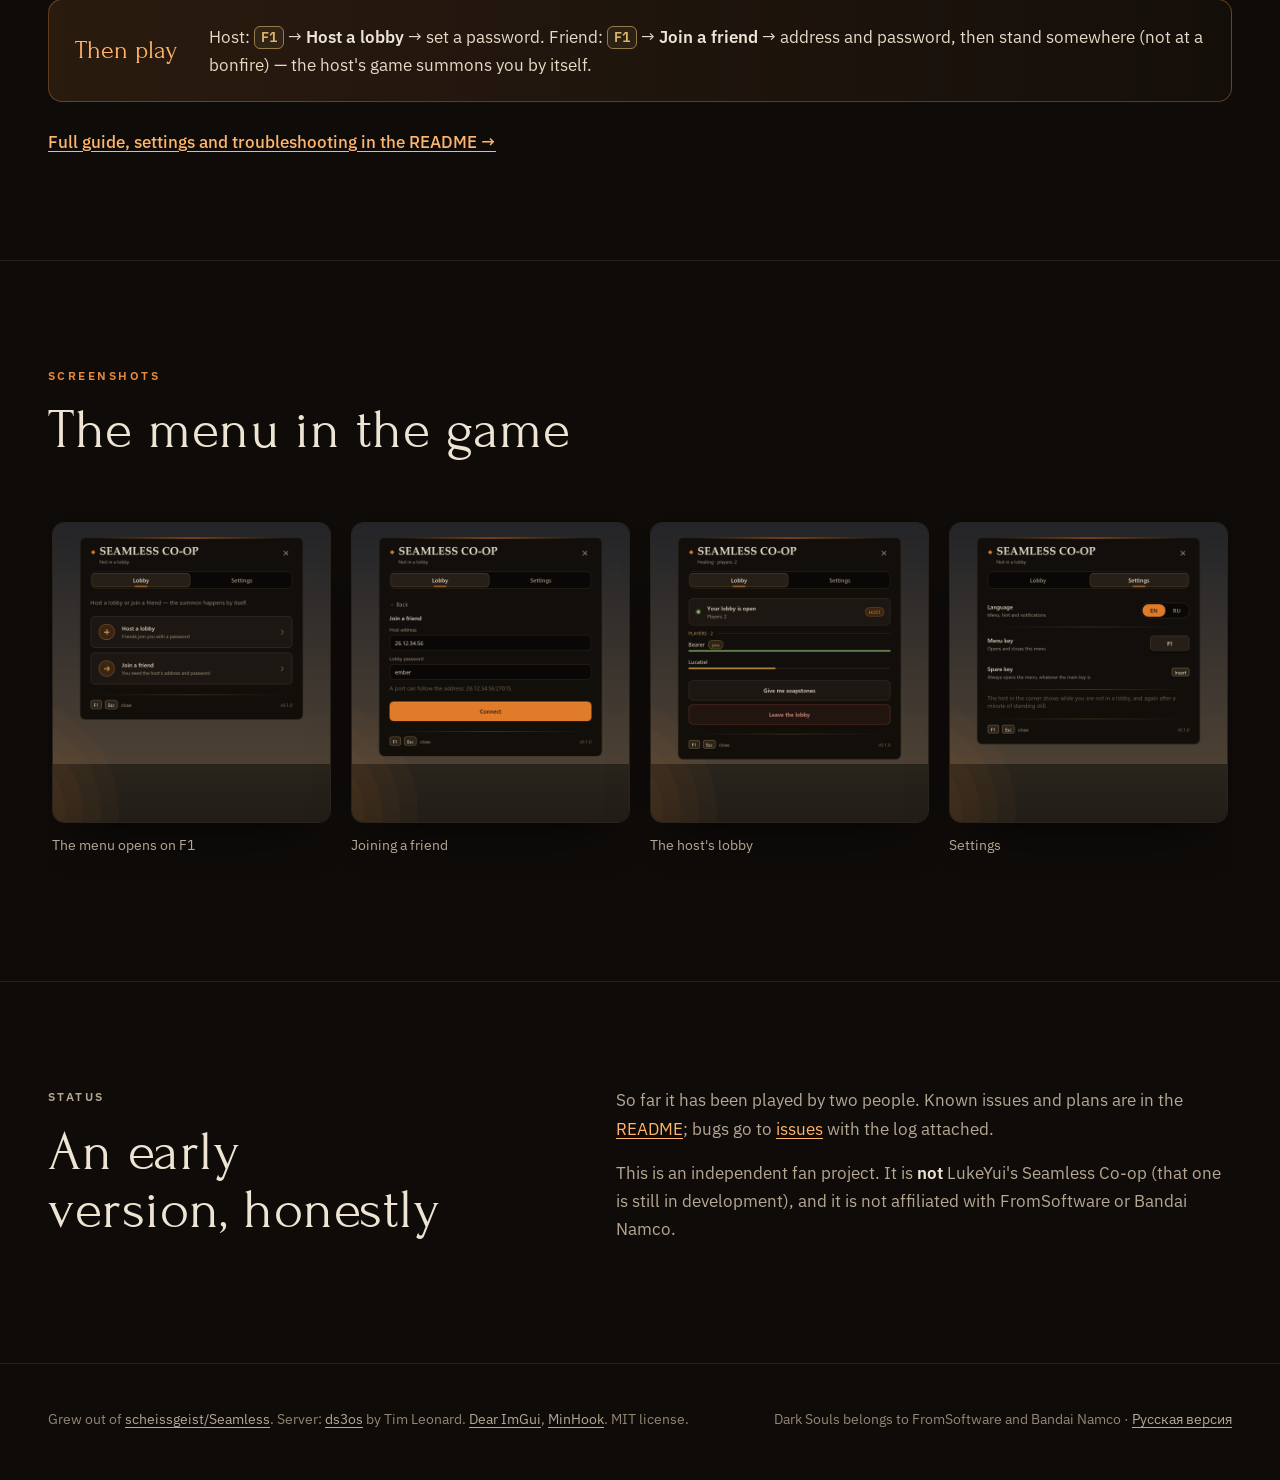
==== commit f766ce06: "docs: the site opens with the new game together The feature that sells the mod is that two people ca" ====
--- a/docs/index.html
+++ b/docs/index.html
@@ -115,17 +115,19 @@
       <div class="features-lead">
         <span class="num" aria-hidden="true">01</span>
         <div>
-          <h3>Summon without the ritual, from anywhere</h3>
-          <p>Join from the in-game menu and that's it: the sign appears right under the host's feet and the host's game summons it by itself. No effigies, no soapstone hunting, no phantom timer — and it works where signs normally can't be placed.</p>
+          <h3>A new game together, from the very first minute</h3>
+          <p>You need no saves, no characters and no progress: join the host's lobby before either character exists, walk to the Fire Keepers' Dwelling side by side and each of you makes your own character there — name, class, looks — in one world. The whole game from the crones onwards is co-op.</p>
         </div>
       </div>
       <ol class="feature-list">
-        <li><span class="num" aria-hidden="true">02</span><div><h3>The session doesn't end</h3><p>Boss kills, deaths, bonfires and area changes don't send the guest home.</p></div></li>
-        <li><span class="num" aria-hidden="true">03</span><div><h3>No co-op fog walls</h3><p>The guest walks the host's whole world, including areas where summoning is normally blocked.</p></div></li>
-        <li><span class="num" aria-hidden="true">04</span><div><h3>Bonfires for both</h3><p>The guest rests at the host's bonfires, and resting brings the enemies back for both players.</p></div></li>
-        <li><span class="num" aria-hidden="true">05</span><div><h3>Fair loot</h3><p>What the guest picks up in the host's world is theirs only, and it's gone from their own world afterwards — nothing is looted twice.</p></div></li>
-        <li><span class="num" aria-hidden="true">06</span><div><h3>Death isn't the end</h3><p>A guest who dies comes straight back to the host's world. The host dying doesn't kick anyone.</p></div></li>
-        <li><span class="num" aria-hidden="true">07</span><div><h3>Bosses together</h3><p>The host walks into the boss fog first and the guest follows; nobody comes back until the fight is decided.</p></div></li>
+        <li><span class="num" aria-hidden="true">02</span><div><h3>Summon without the ritual, from anywhere</h3><p>Join from the in-game menu and that's it: the sign appears right under the host's feet and the host's game summons it by itself. No effigies, no soapstone hunting, no phantom timer — and it works where signs normally can't be placed.</p></div></li>
+        <li><span class="num" aria-hidden="true">03</span><div><h3>The session doesn't end</h3><p>Boss kills, deaths, bonfires and area changes don't send the guest home.</p></div></li>
+        <li><span class="num" aria-hidden="true">04</span><div><h3>No co-op fog walls</h3><p>The guest walks the host's whole world, including areas where summoning is normally blocked.</p></div></li>
+        <li><span class="num" aria-hidden="true">05</span><div><h3>The world as the host has it</h3><p>Gates, shortcut bridges, lifts and statues stand for the guest the way the host left them, and enemies the host has killed stay dead.</p></div></li>
+        <li><span class="num" aria-hidden="true">06</span><div><h3>Bonfires for both</h3><p>The guest rests at the host's bonfires, and resting brings the enemies back for both players.</p></div></li>
+        <li><span class="num" aria-hidden="true">07</span><div><h3>Fair loot</h3><p>What the guest picks up in the host's world is theirs only, and it's gone from their own world afterwards — nothing is looted twice.</p></div></li>
+        <li><span class="num" aria-hidden="true">08</span><div><h3>Death isn't the end</h3><p>A guest who dies comes straight back to the host's world. The host dying doesn't kick anyone.</p></div></li>
+        <li><span class="num" aria-hidden="true">09</span><div><h3>Bosses together</h3><p>The host walks into the boss fog first and the guest follows; nobody comes back until the fight is decided.</p></div></li>
       </ol>
       <p class="also"><strong>Also:</strong> the guest can talk to NPCs; an in-game menu on <kbd>F1</kbd> in English and Russian with a password-protected lobby; rejoining after a crash; a crash log for bug reports; and a one-click server for the host.</p>
     </div>
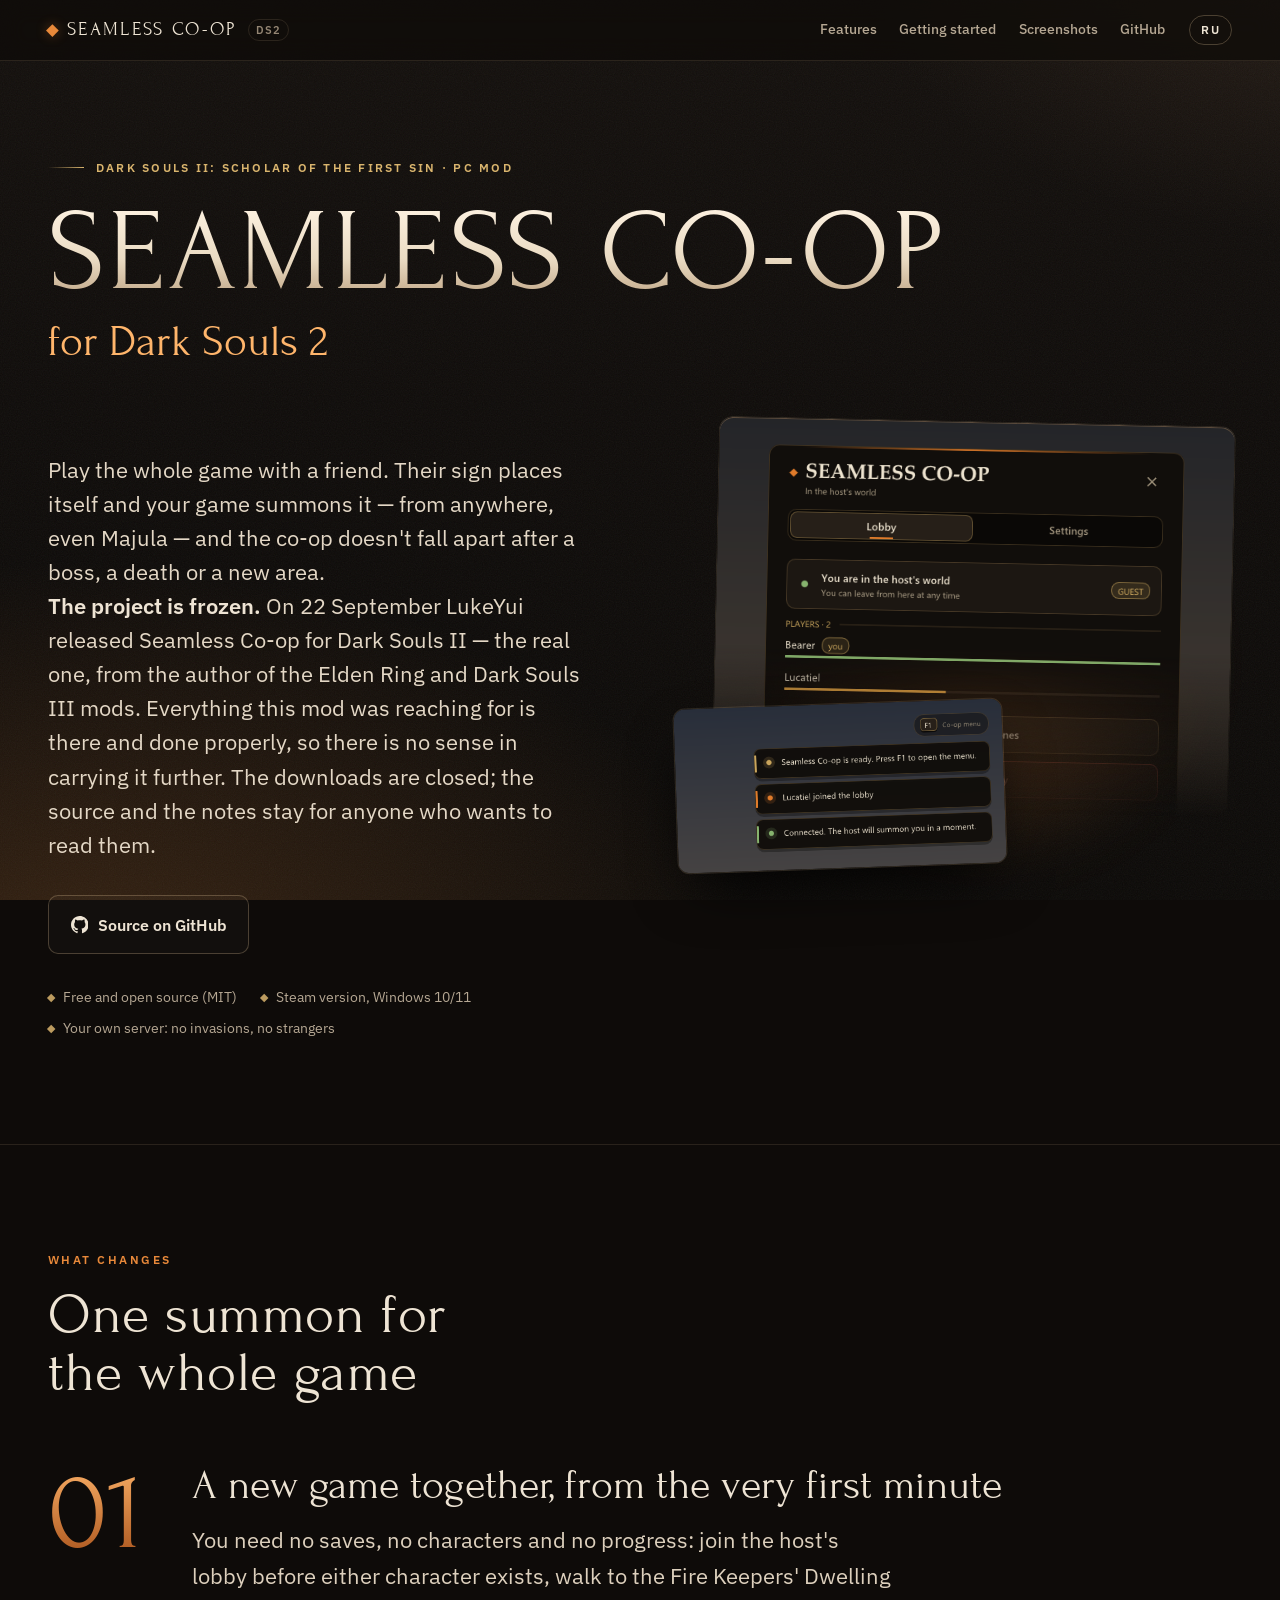
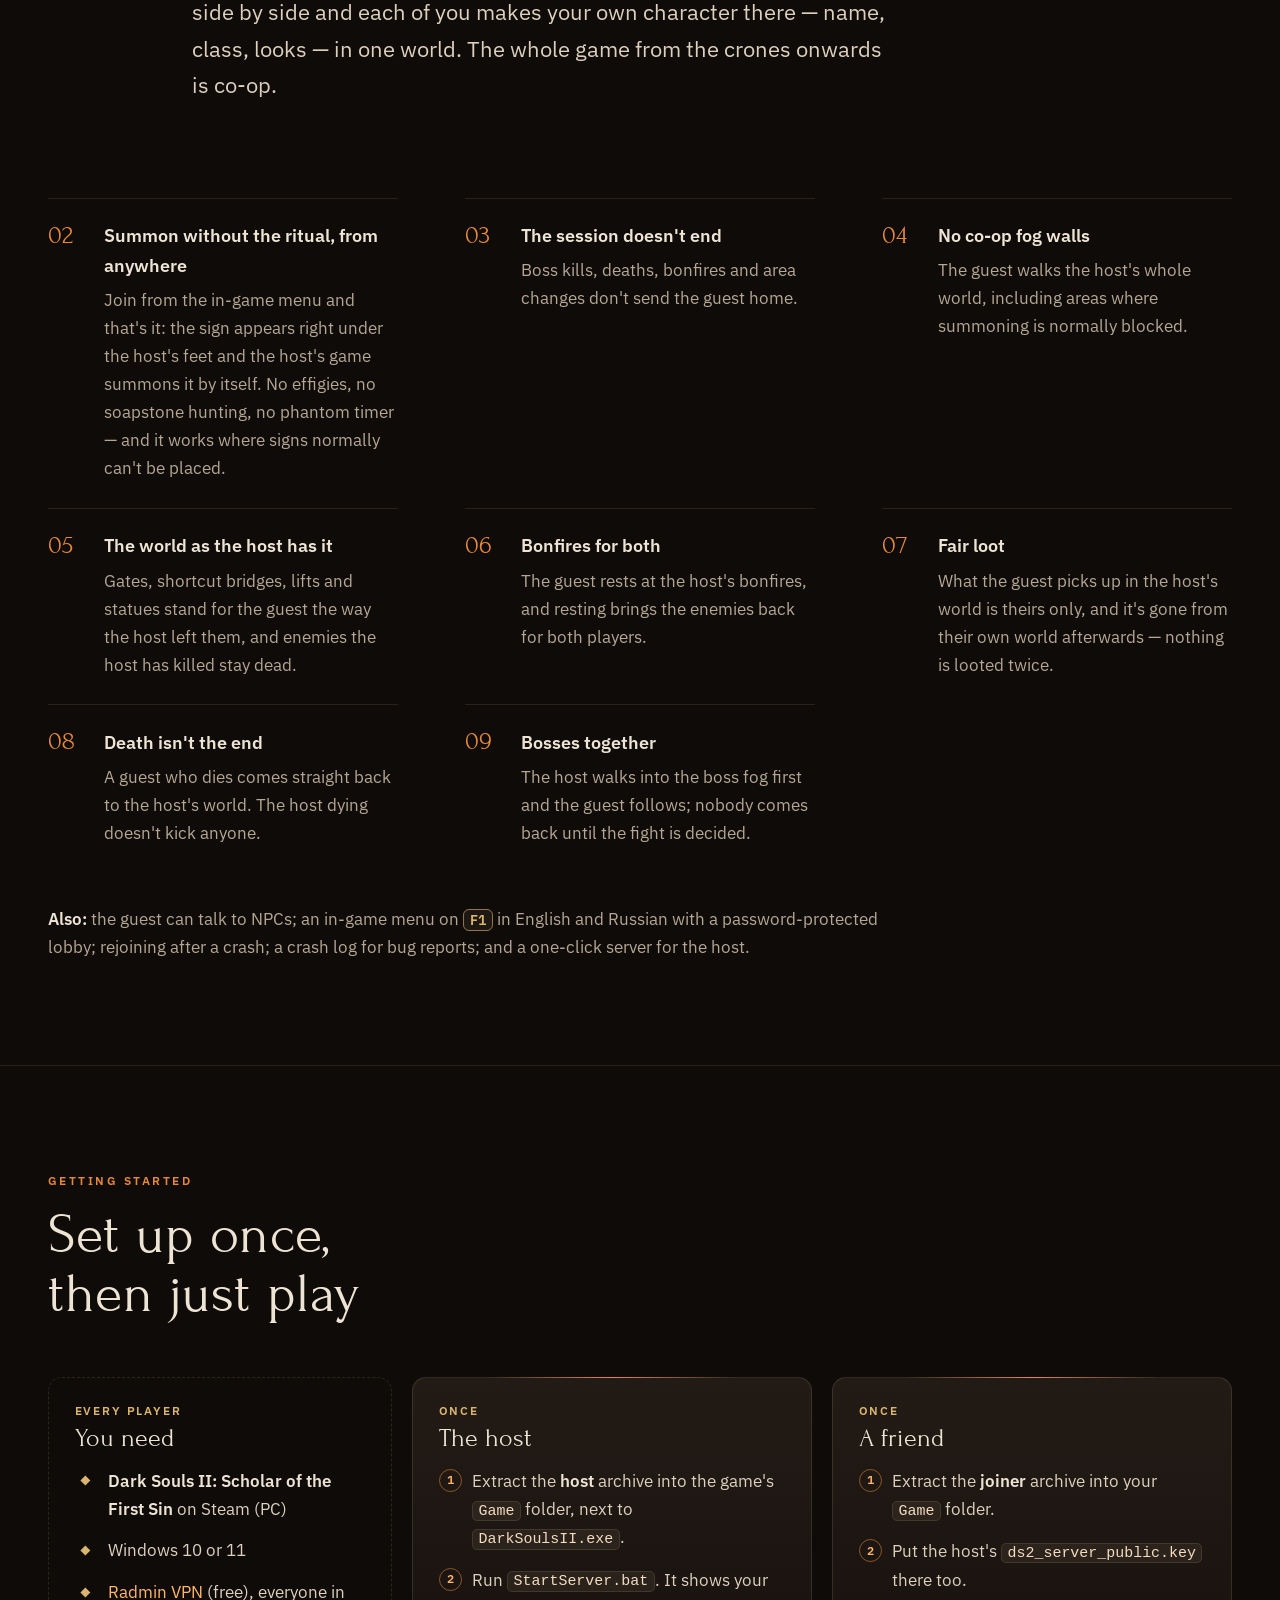
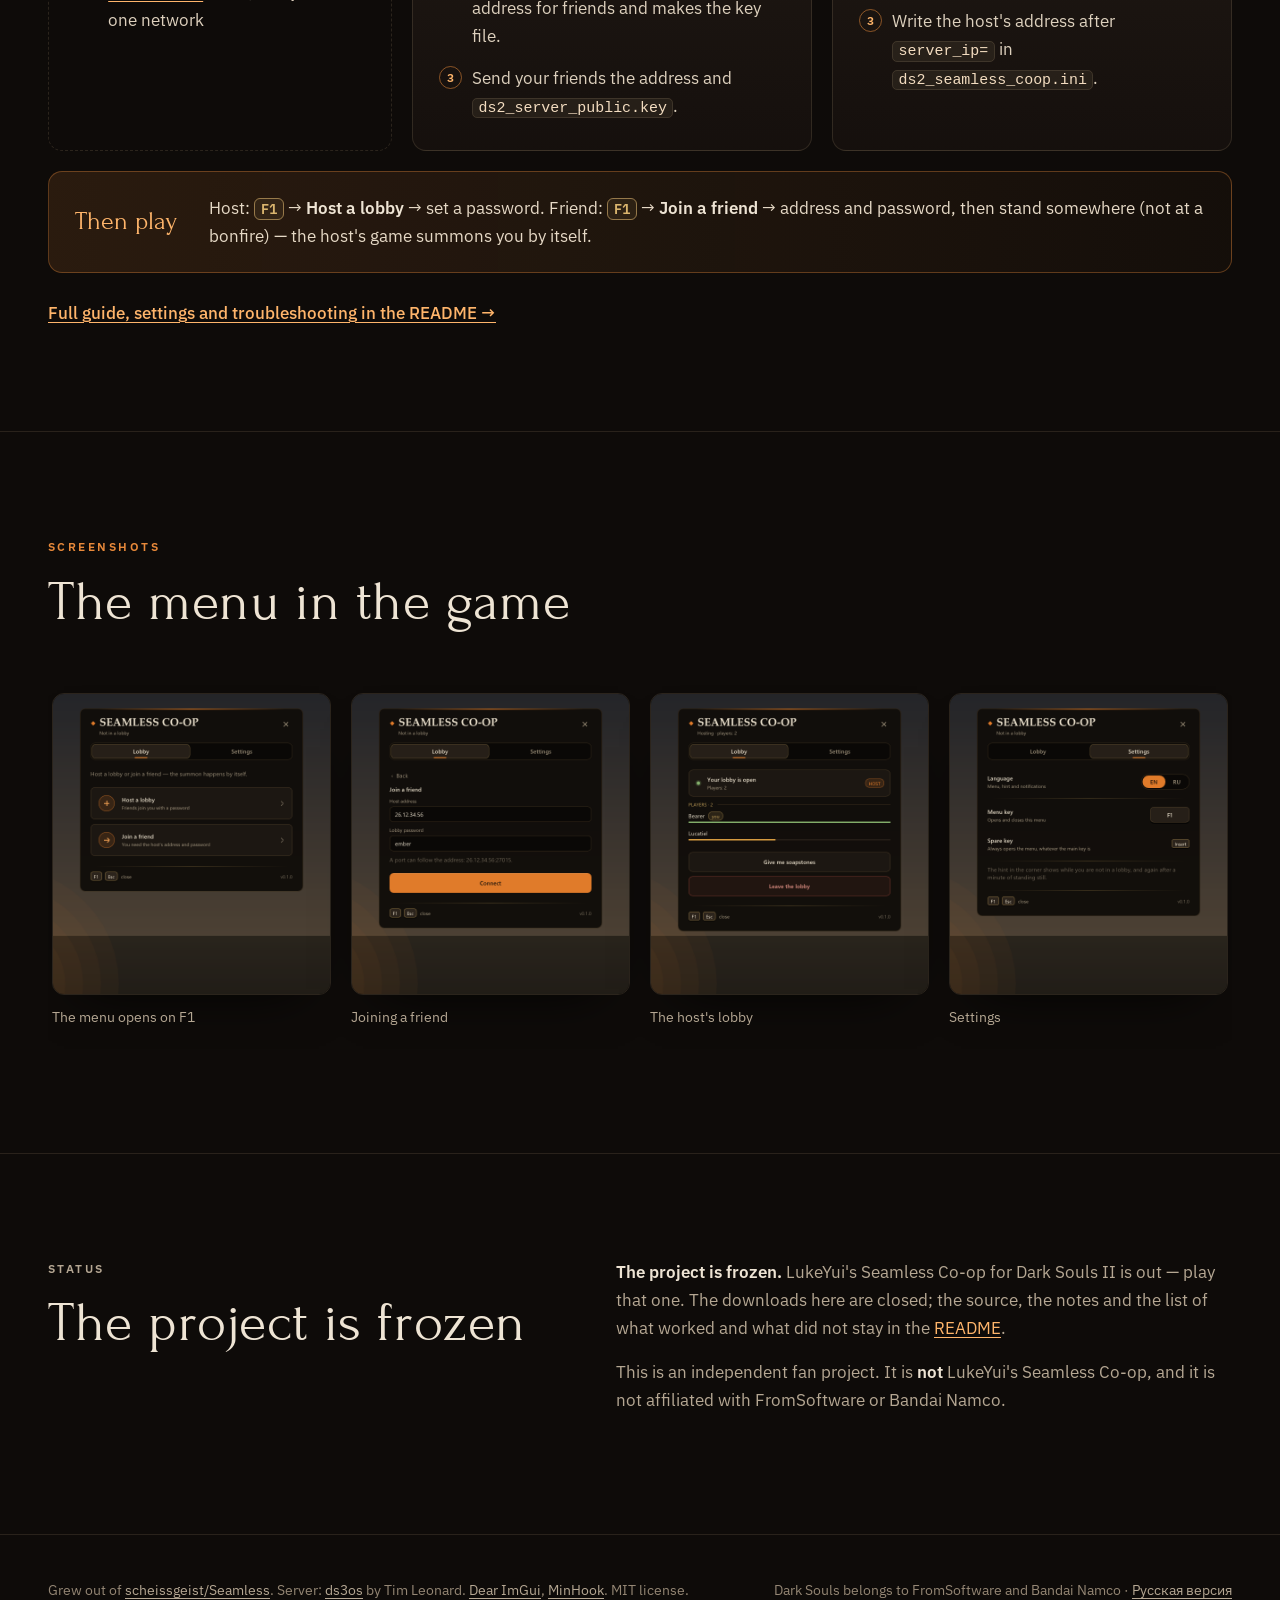
==== commit b5e66224: "docs: the project is frozen -- LukeYui released Seamless Co-op for Dark Souls II The real one is out" ====
--- a/docs/index.html
+++ b/docs/index.html
@@ -38,7 +38,7 @@
   "applicationSubCategory": "Game mod",
   "operatingSystem": "Windows 10, Windows 11",
   "url": "https://restezzz.github.io/Seamless-DarkSouls2/",
-  "downloadUrl": "https://github.com/Restezzz/Seamless-DarkSouls2/releases/latest",
+  "downloadUrl": "https://github.com/Restezzz/Seamless-DarkSouls2",
   "screenshot": "https://restezzz.github.io/Seamless-DarkSouls2/screenshots/en_lobby_guest.png",
   "license": "https://opensource.org/licenses/MIT",
   "isAccessibleForFree": true,
@@ -82,11 +82,8 @@
     <div class="hero-grid">
       <div class="hero-copy">
         <p class="lede">Play the whole game with a friend. Their sign places itself and your game summons it — from anywhere, even Majula — and the co-op doesn't fall apart after a boss, a death or a new area.</p>
+        <p class="lede"><strong>The project is frozen.</strong> On 22 September LukeYui released Seamless Co-op for Dark Souls II — the real one, from the author of the Elden Ring and Dark Souls III mods. Everything this mod was reaching for is there and done properly, so there is no sense in carrying it further. The downloads are closed; the source and the notes stay for anyone who wants to read them.</p>
         <div class="cta">
-          <a class="btn btn-ember" href="https://github.com/Restezzz/Seamless-DarkSouls2/releases/latest">
-            <svg viewBox="0 0 24 24" fill="none" stroke="currentColor" stroke-width="2" stroke-linecap="round" stroke-linejoin="round" aria-hidden="true"><path d="M12 3v12"/><path d="m7 10 5 5 5-5"/><path d="M5 21h14"/></svg>
-            Download the latest release
-          </a>
           <a class="btn btn-ghost" href="https://github.com/Restezzz/Seamless-DarkSouls2">
             <svg viewBox="0 0 16 16" fill="currentColor" aria-hidden="true"><path d="M8 0C3.58 0 0 3.58 0 8c0 3.54 2.29 6.53 5.47 7.59.4.07.55-.17.55-.38 0-.19-.01-.82-.01-1.49-2.01.37-2.53-.49-2.69-.94-.09-.23-.48-.94-.82-1.13-.28-.15-.68-.52-.01-.53.63-.01 1.08.58 1.23.82.72 1.21 1.87.87 2.33.66.07-.52.28-.87.51-1.07-1.78-.2-3.64-.89-3.64-3.95 0-.87.31-1.59.82-2.15-.08-.2-.36-1.02.08-2.12 0 0 .67-.21 2.2.82.64-.18 1.32-.27 2-.27.68 0 1.36.09 2 .27 1.53-1.04 2.2-.82 2.2-.82.44 1.1.16 1.92.08 2.12.51.56.82 1.27.82 2.15 0 3.07-1.87 3.75-3.65 3.95.29.25.54.73.54 1.48 0 1.07-.01 1.93-.01 2.2 0 .21.15.46.55.38A8.013 8.013 0 0016 8c0-4.42-3.58-8-8-8z"/></svg>
             Source on GitHub
@@ -200,11 +197,11 @@
     <div class="wrap note">
       <div>
         <p class="eyebrow">Status</p>
-        <h2 id="status-title">An early version, honestly</h2>
+        <h2 id="status-title">The project is frozen</h2>
       </div>
       <div>
-        <p>So far it has been played by two people. Known issues and plans are in the <a href="https://github.com/Restezzz/Seamless-DarkSouls2#readme">README</a>; bugs go to <a href="https://github.com/Restezzz/Seamless-DarkSouls2/issues">issues</a> with the log attached.</p>
-        <p>This is an independent fan project. It is <strong>not</strong> LukeYui's Seamless Co-op (that one is still in development), and it is not affiliated with FromSoftware or Bandai Namco.</p>
+        <p><strong>The project is frozen.</strong> LukeYui's Seamless Co-op for Dark Souls II is out — play that one. The downloads here are closed; the source, the notes and the list of what worked and what did not stay in the <a href="https://github.com/Restezzz/Seamless-DarkSouls2#readme">README</a>.</p>
+        <p>This is an independent fan project. It is <strong>not</strong> LukeYui's Seamless Co-op, and it is not affiliated with FromSoftware or Bandai Namco.</p>
       </div>
     </div>
   </section>
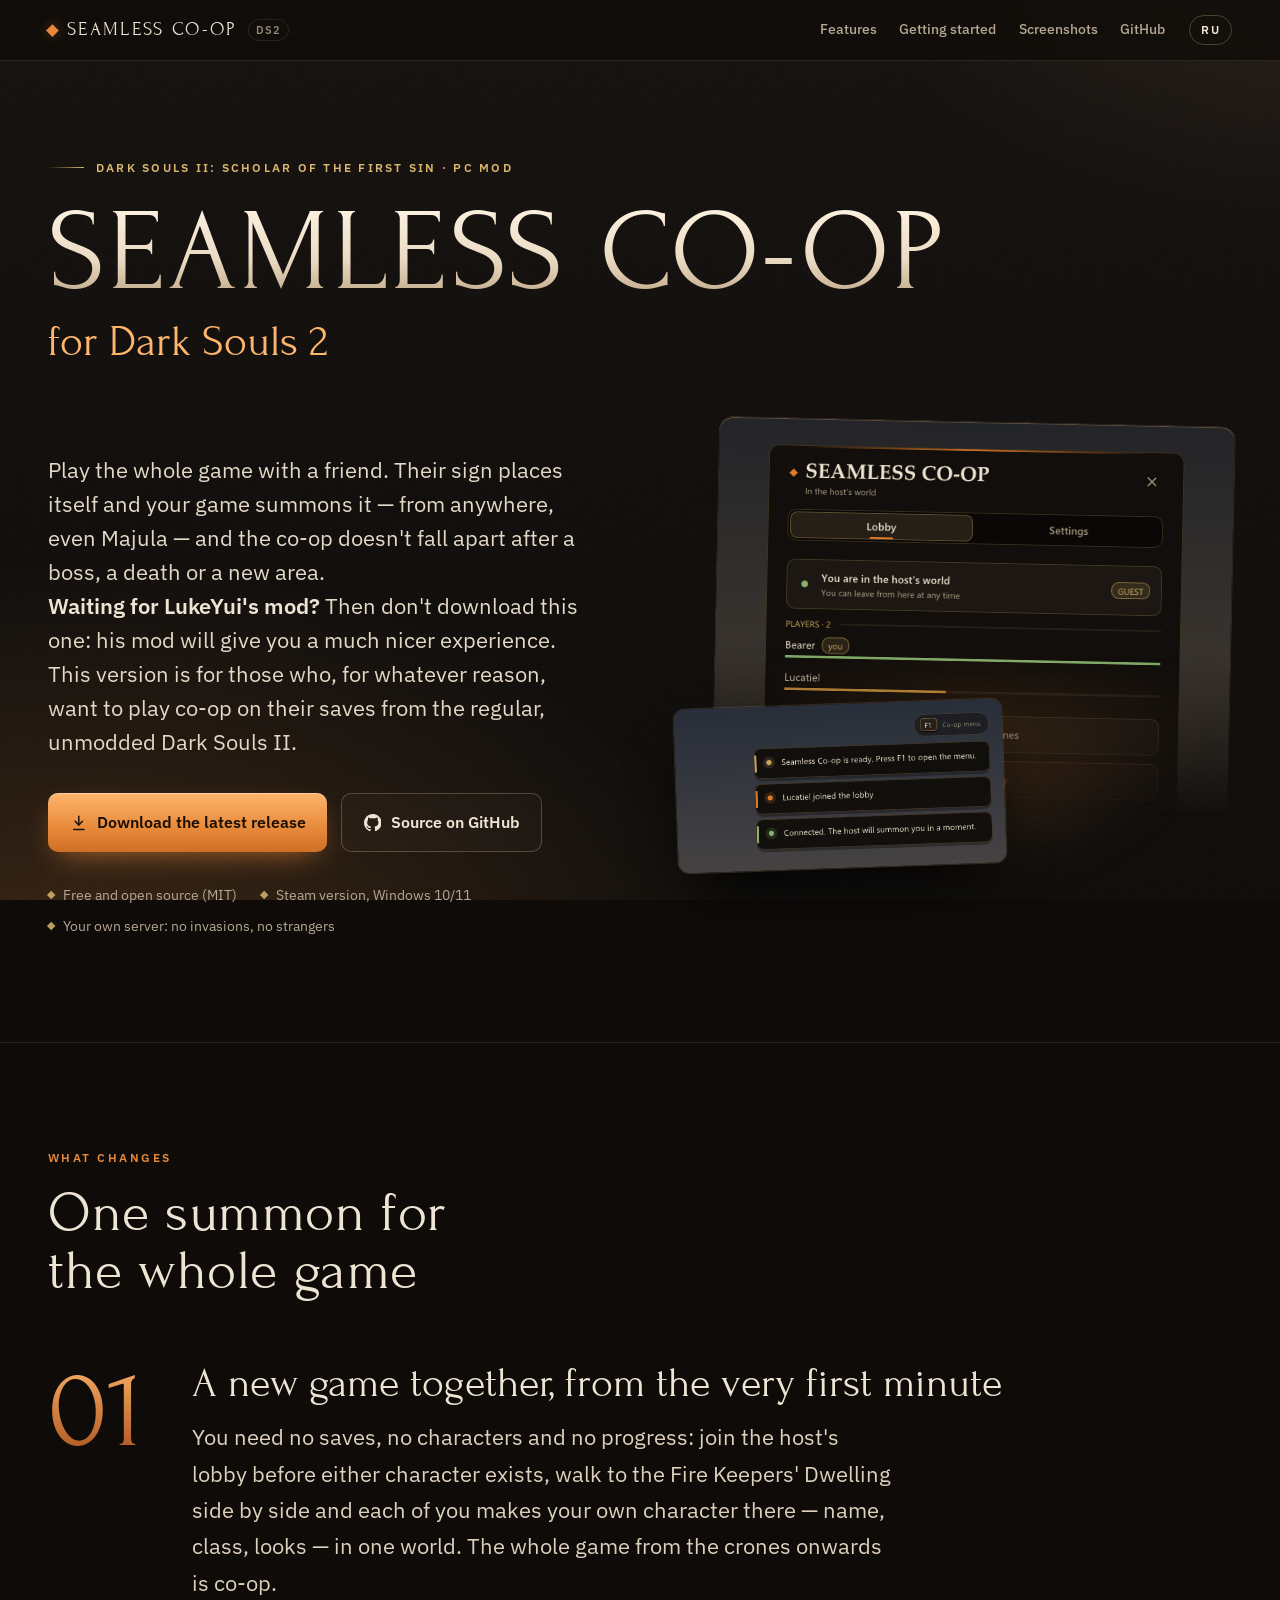
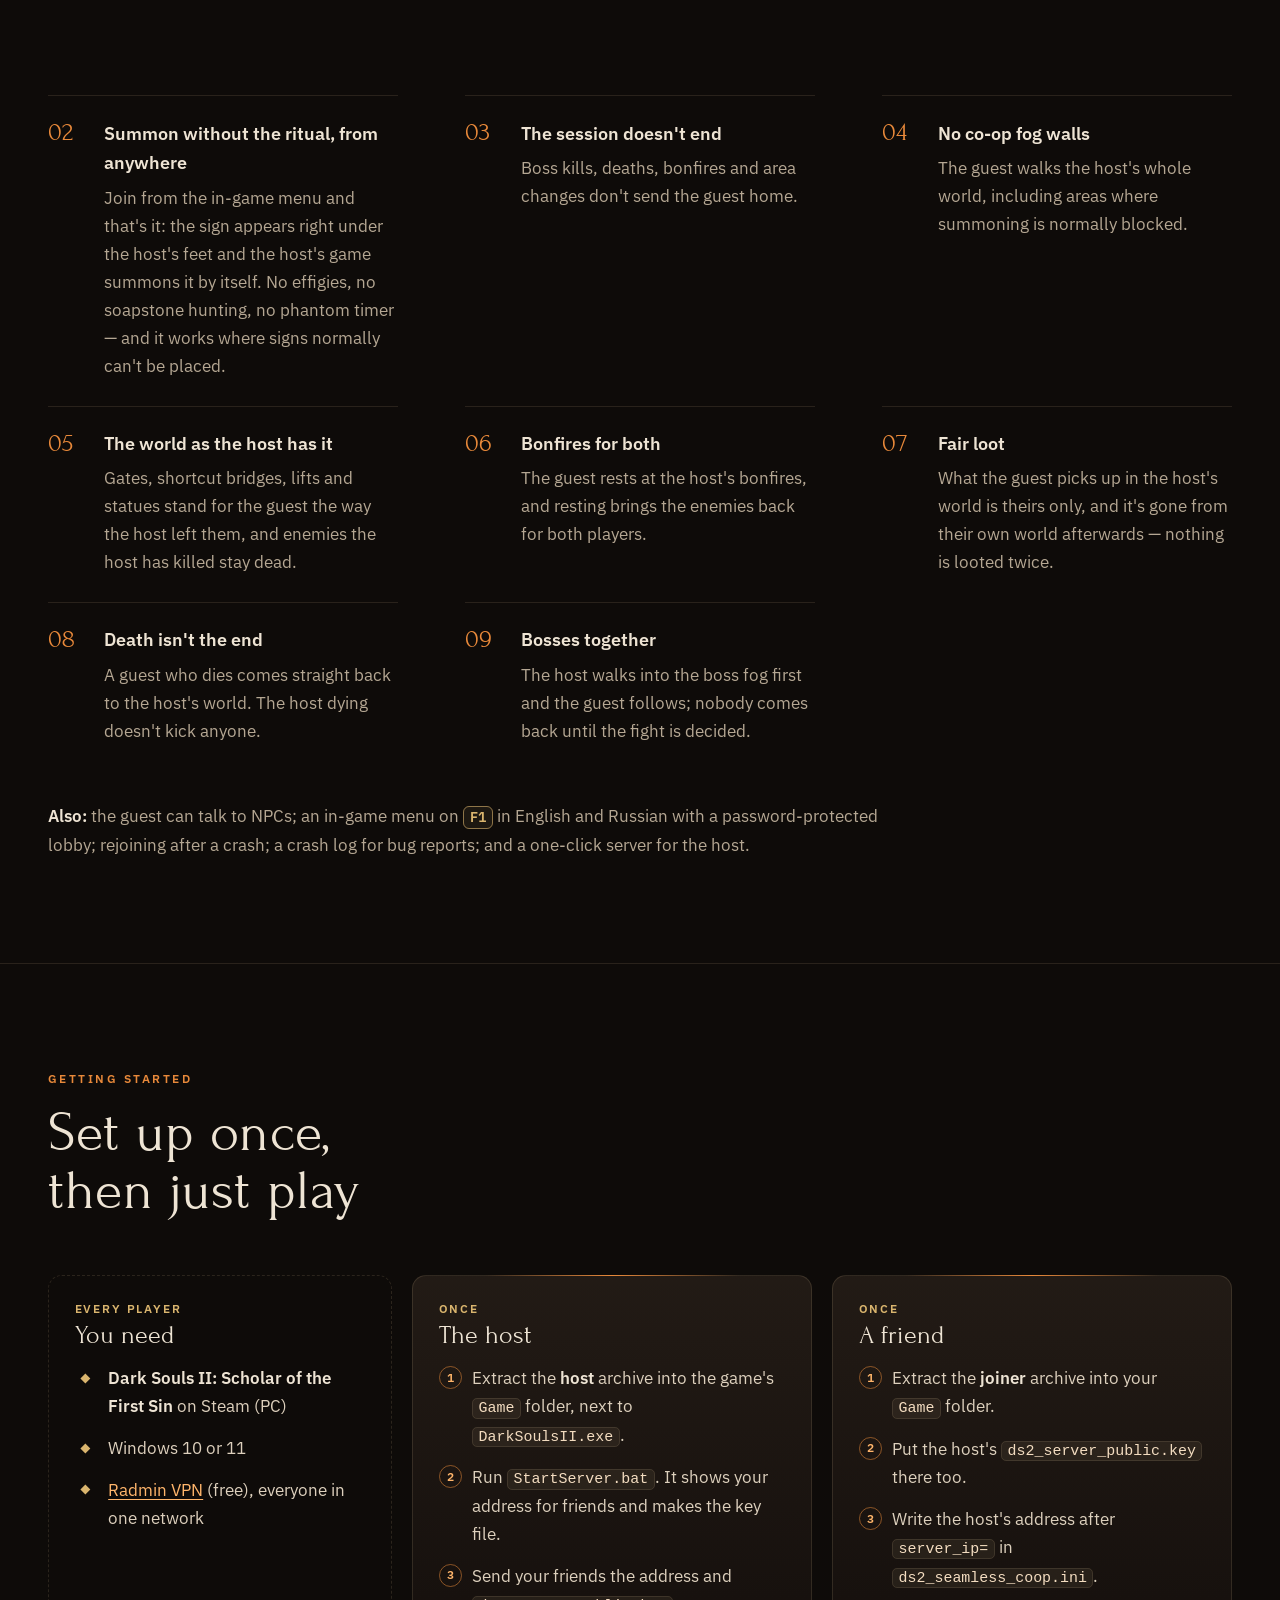
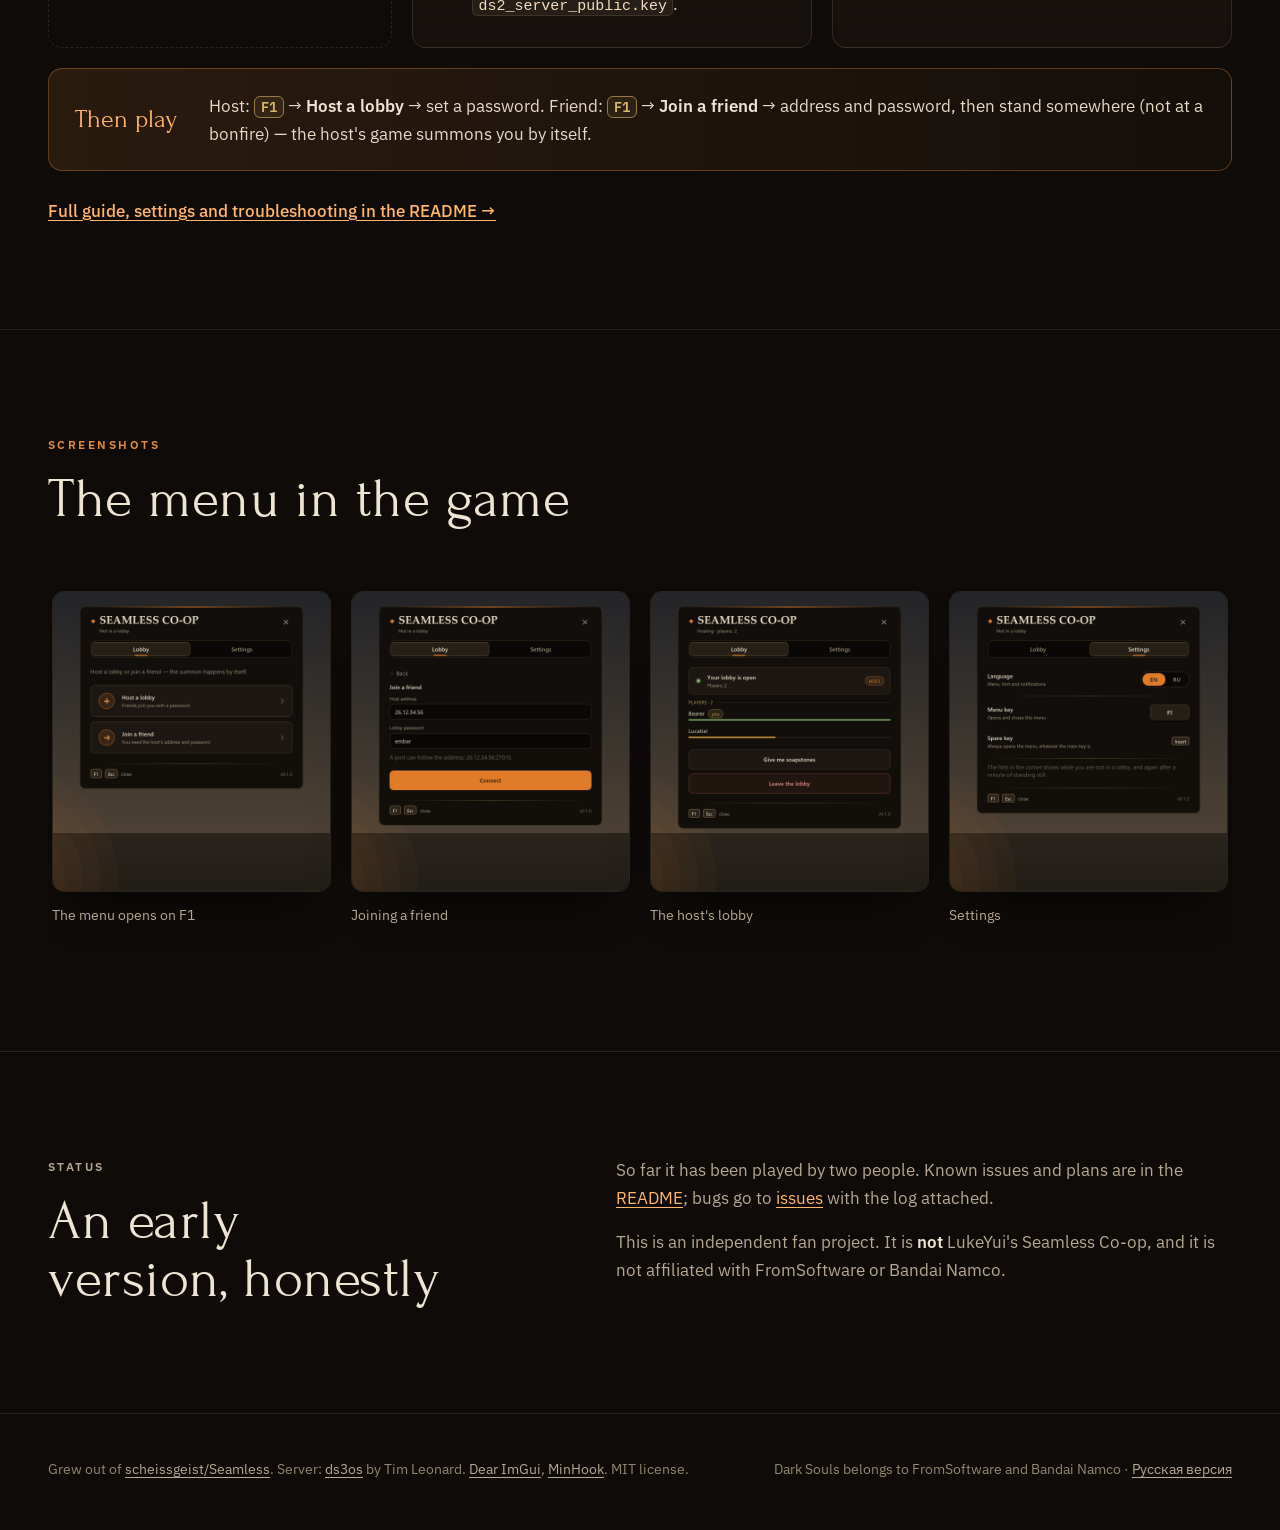
==== commit 8542f4ef: "docs: not frozen -- this one is for playing on your regular saves The frozen notice is taken back (t" ====
--- a/docs/index.html
+++ b/docs/index.html
@@ -38,7 +38,7 @@
   "applicationSubCategory": "Game mod",
   "operatingSystem": "Windows 10, Windows 11",
   "url": "https://restezzz.github.io/Seamless-DarkSouls2/",
-  "downloadUrl": "https://github.com/Restezzz/Seamless-DarkSouls2",
+  "downloadUrl": "https://github.com/Restezzz/Seamless-DarkSouls2/releases/latest",
   "screenshot": "https://restezzz.github.io/Seamless-DarkSouls2/screenshots/en_lobby_guest.png",
   "license": "https://opensource.org/licenses/MIT",
   "isAccessibleForFree": true,
@@ -82,8 +82,12 @@
     <div class="hero-grid">
       <div class="hero-copy">
         <p class="lede">Play the whole game with a friend. Their sign places itself and your game summons it — from anywhere, even Majula — and the co-op doesn't fall apart after a boss, a death or a new area.</p>
-        <p class="lede"><strong>The project is frozen.</strong> On 22 September LukeYui released Seamless Co-op for Dark Souls II — the real one, from the author of the Elden Ring and Dark Souls III mods. Everything this mod was reaching for is there and done properly, so there is no sense in carrying it further. The downloads are closed; the source and the notes stay for anyone who wants to read them.</p>
+        <p class="lede"><strong>Waiting for LukeYui's mod?</strong> Then don't download this one: his mod will give you a much nicer experience. This version is for those who, for whatever reason, want to play co-op on their saves from the regular, unmodded Dark Souls II.</p>
         <div class="cta">
+          <a class="btn btn-ember" href="https://github.com/Restezzz/Seamless-DarkSouls2/releases/latest">
+            <svg viewBox="0 0 24 24" fill="none" stroke="currentColor" stroke-width="2" stroke-linecap="round" stroke-linejoin="round" aria-hidden="true"><path d="M12 3v12"/><path d="m7 10 5 5 5-5"/><path d="M5 21h14"/></svg>
+            Download the latest release
+          </a>
           <a class="btn btn-ghost" href="https://github.com/Restezzz/Seamless-DarkSouls2">
             <svg viewBox="0 0 16 16" fill="currentColor" aria-hidden="true"><path d="M8 0C3.58 0 0 3.58 0 8c0 3.54 2.29 6.53 5.47 7.59.4.07.55-.17.55-.38 0-.19-.01-.82-.01-1.49-2.01.37-2.53-.49-2.69-.94-.09-.23-.48-.94-.82-1.13-.28-.15-.68-.52-.01-.53.63-.01 1.08.58 1.23.82.72 1.21 1.87.87 2.33.66.07-.52.28-.87.51-1.07-1.78-.2-3.64-.89-3.64-3.95 0-.87.31-1.59.82-2.15-.08-.2-.36-1.02.08-2.12 0 0 .67-.21 2.2.82.64-.18 1.32-.27 2-.27.68 0 1.36.09 2 .27 1.53-1.04 2.2-.82 2.2-.82.44 1.1.16 1.92.08 2.12.51.56.82 1.27.82 2.15 0 3.07-1.87 3.75-3.65 3.95.29.25.54.73.54 1.48 0 1.07-.01 1.93-.01 2.2 0 .21.15.46.55.38A8.013 8.013 0 0016 8c0-4.42-3.58-8-8-8z"/></svg>
             Source on GitHub
@@ -197,10 +201,10 @@
     <div class="wrap note">
       <div>
         <p class="eyebrow">Status</p>
-        <h2 id="status-title">The project is frozen</h2>
+        <h2 id="status-title">An early version, honestly</h2>
       </div>
       <div>
-        <p><strong>The project is frozen.</strong> LukeYui's Seamless Co-op for Dark Souls II is out — play that one. The downloads here are closed; the source, the notes and the list of what worked and what did not stay in the <a href="https://github.com/Restezzz/Seamless-DarkSouls2#readme">README</a>.</p>
+        <p>So far it has been played by two people. Known issues and plans are in the <a href="https://github.com/Restezzz/Seamless-DarkSouls2#readme">README</a>; bugs go to <a href="https://github.com/Restezzz/Seamless-DarkSouls2/issues">issues</a> with the log attached.</p>
         <p>This is an independent fan project. It is <strong>not</strong> LukeYui's Seamless Co-op, and it is not affiliated with FromSoftware or Bandai Namco.</p>
       </div>
     </div>
